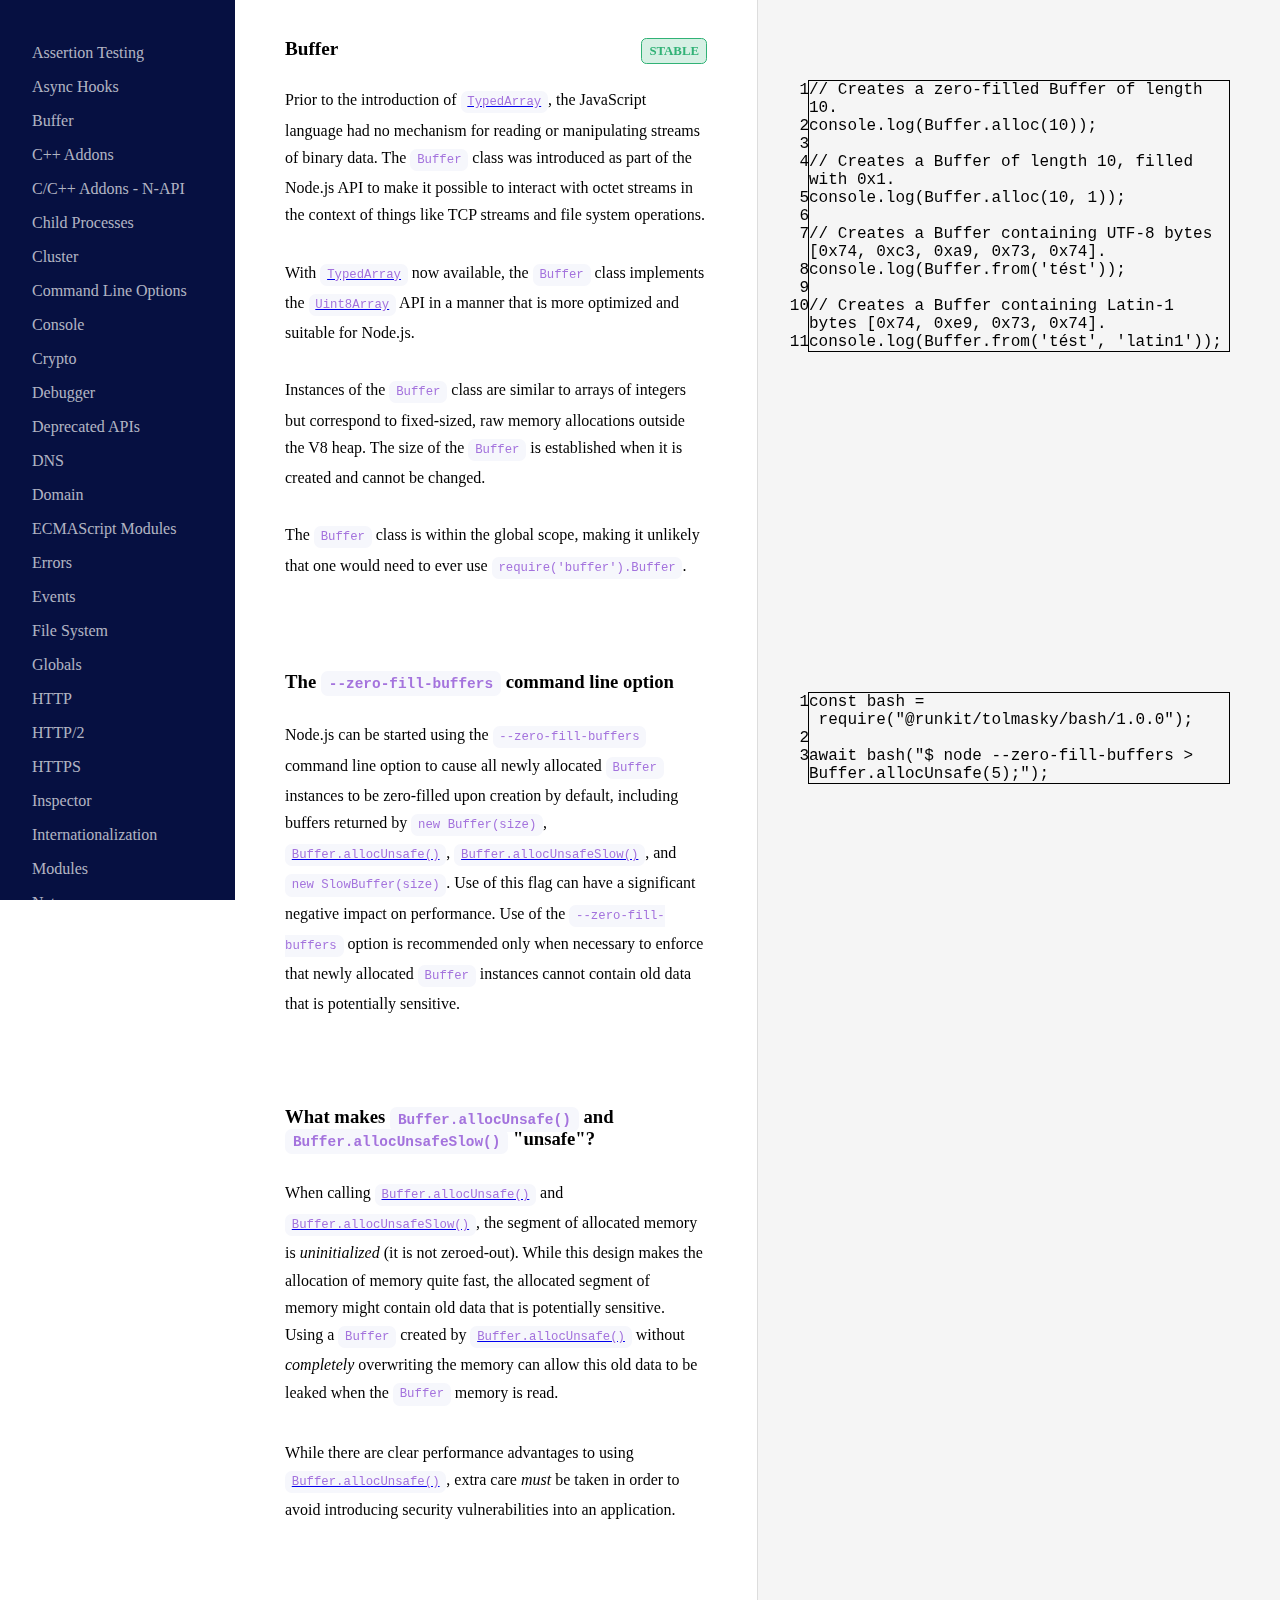
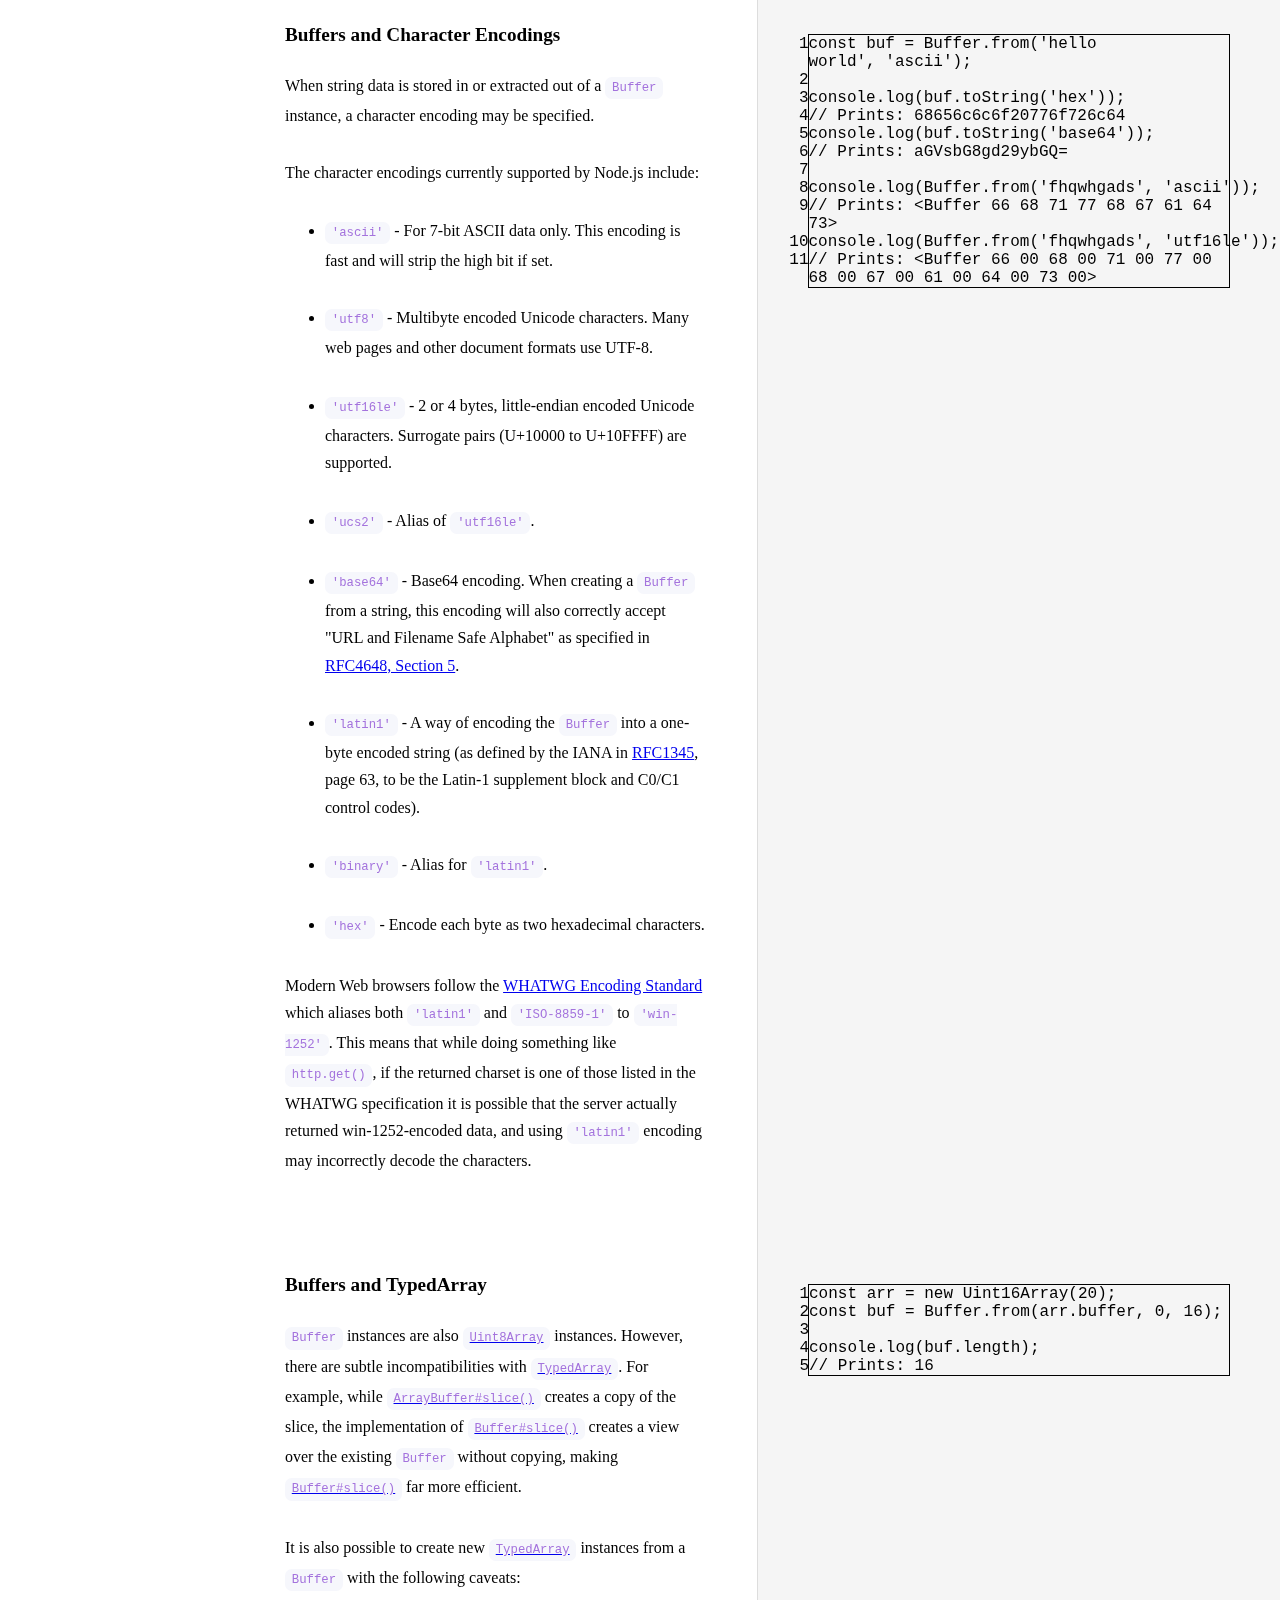
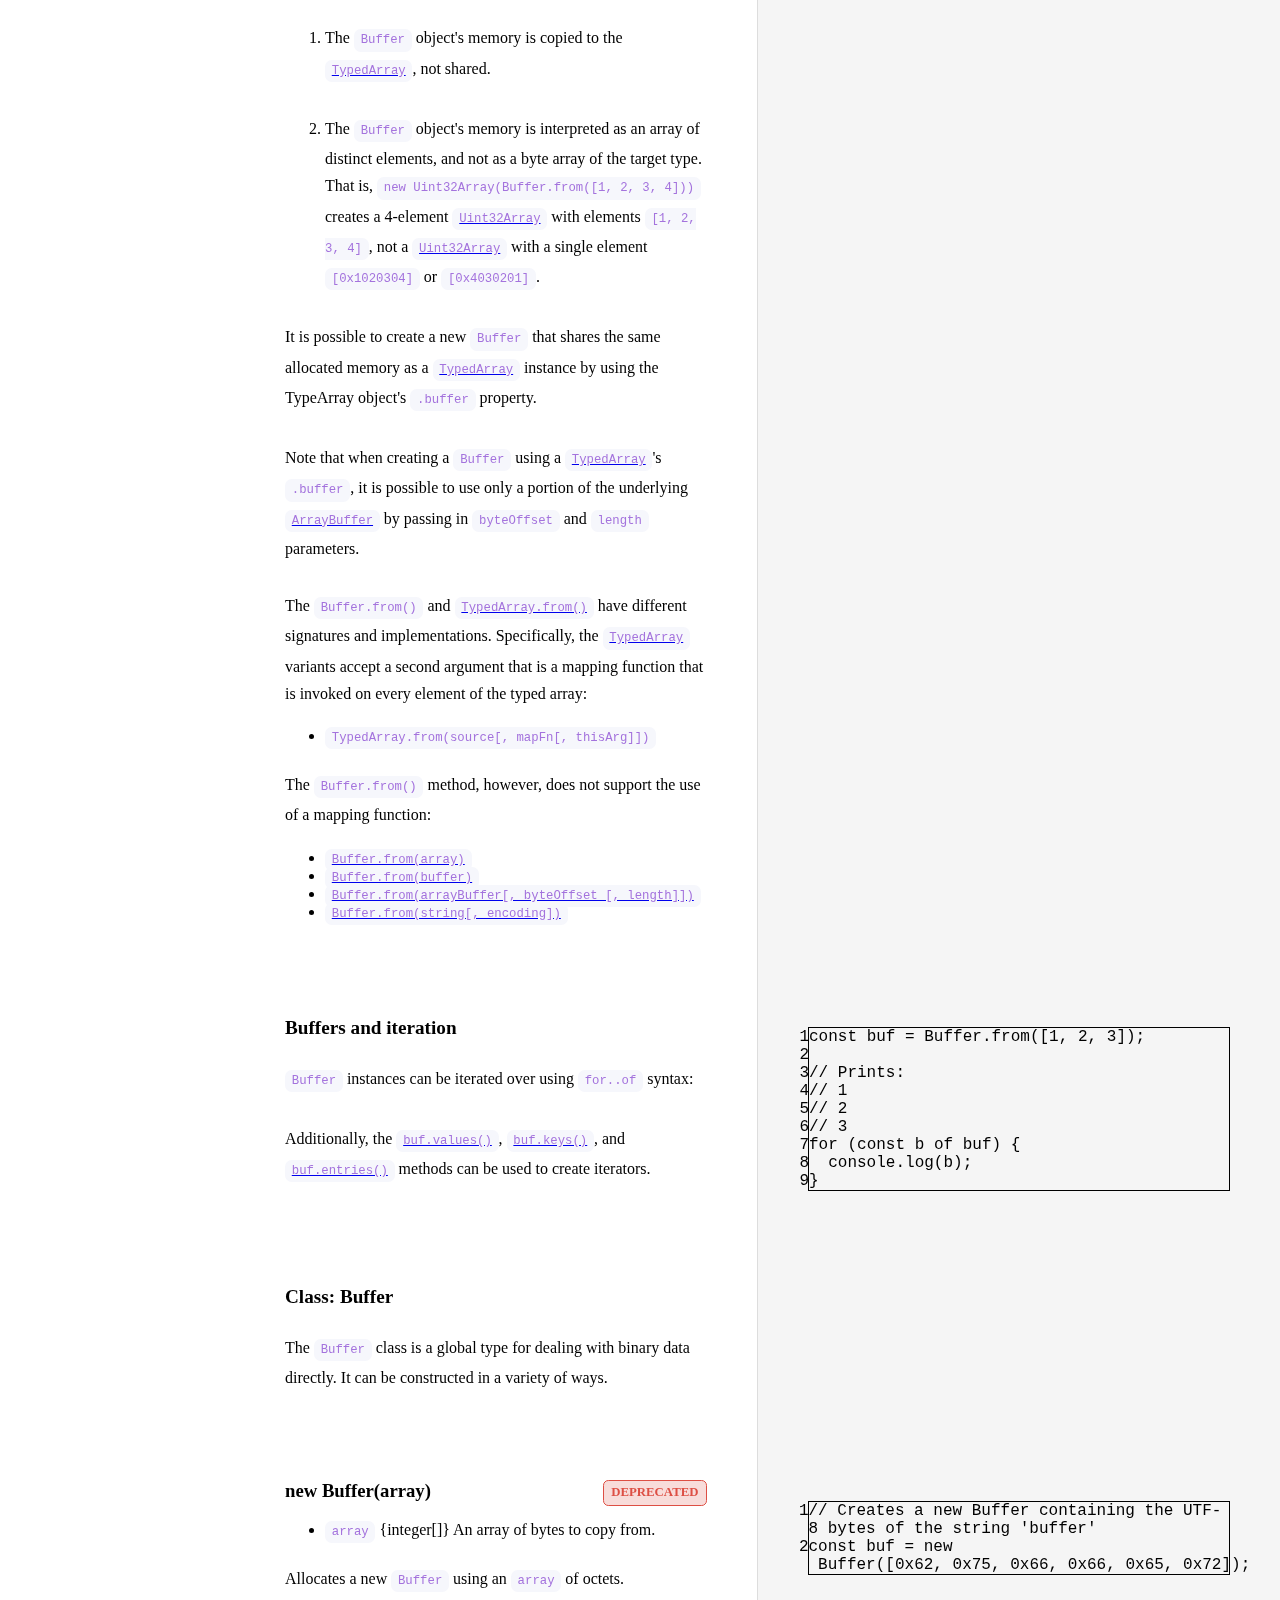
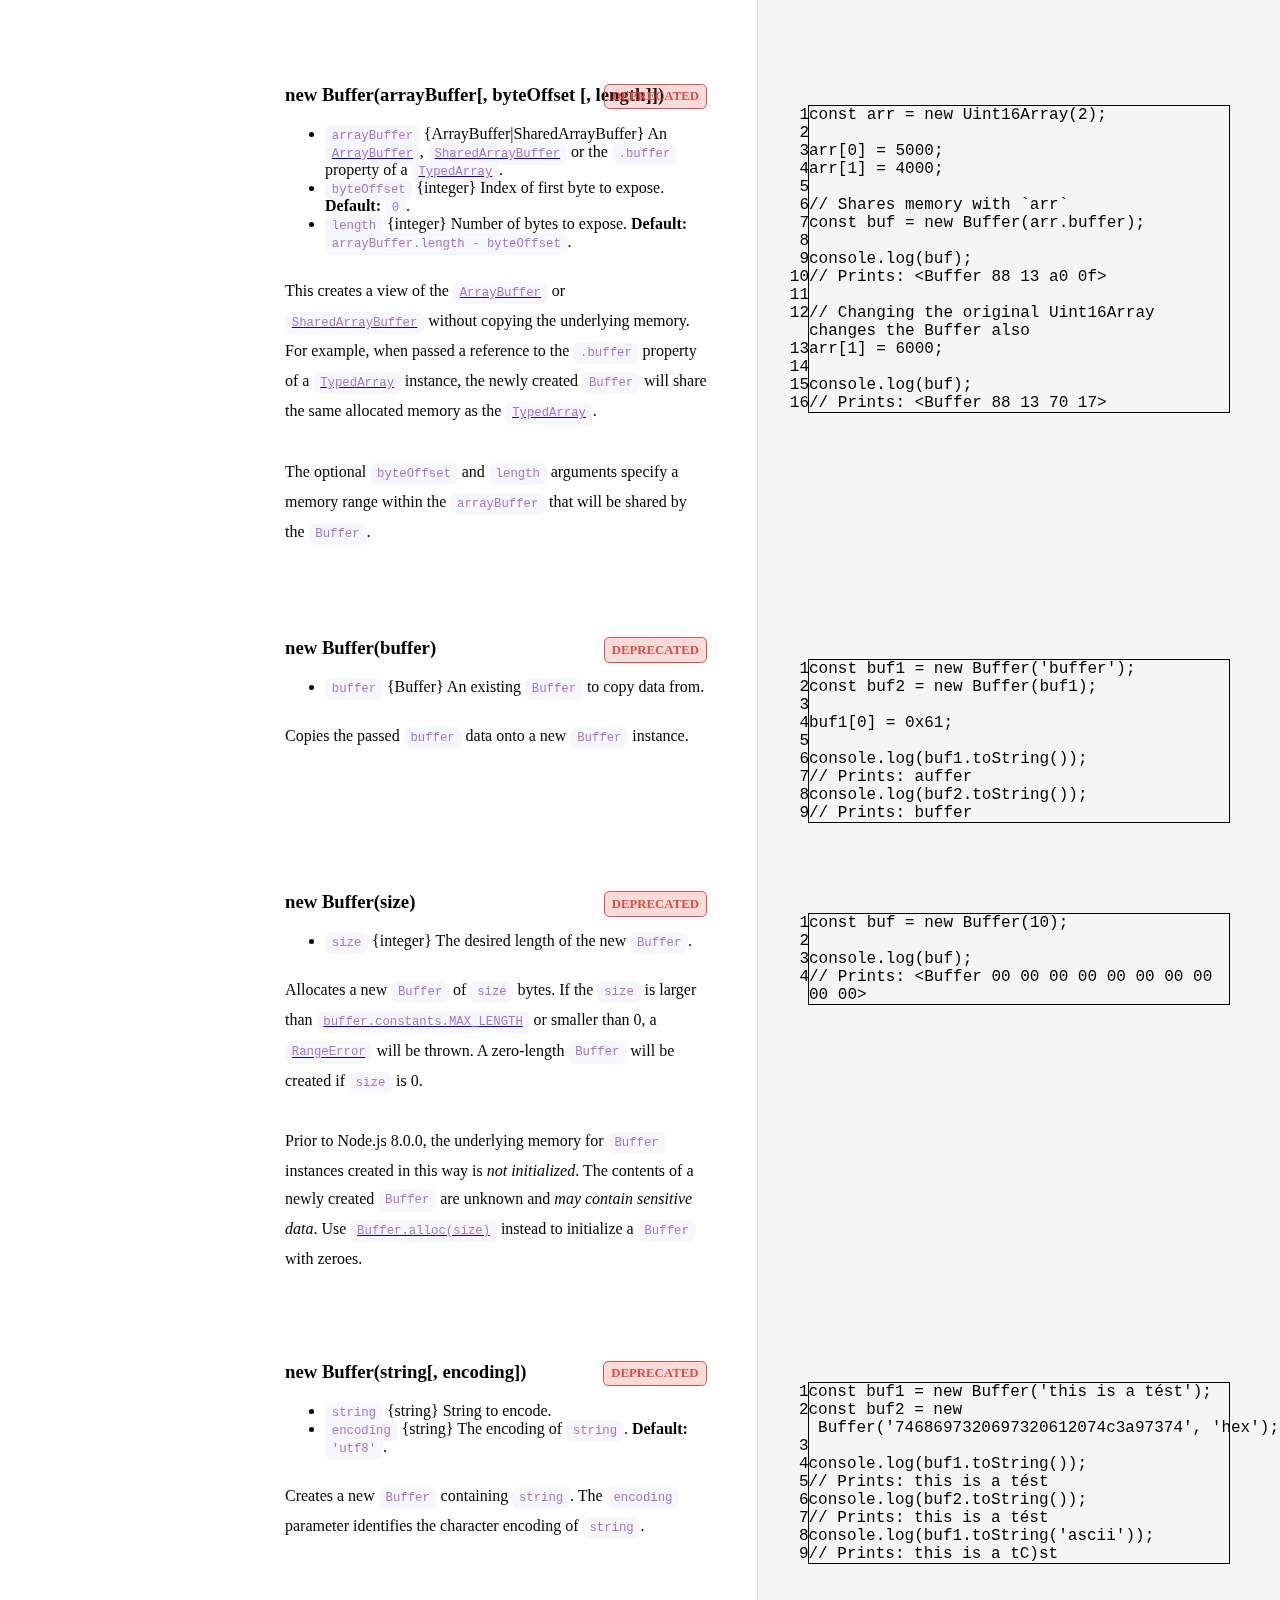
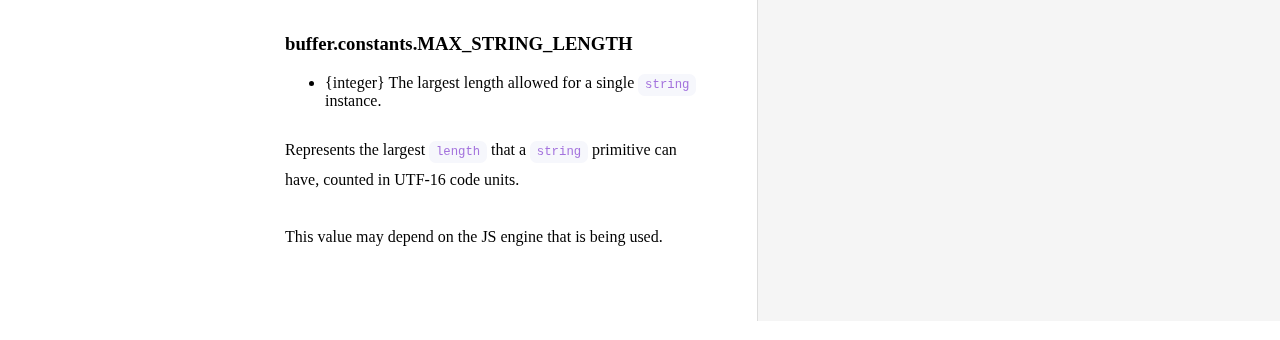
==== buffer/index.html @ 460f56f9 "Final site." ====
<html><head><meta charSet="utf-8"/><meta name="viewport" content="width=device-width, initial-scale=1, viewport-fit=cover"/><title>undefined | Node.js</title><link rel="stylesheet" href="https://themes.runkitcdn.com/runkit-light.css"/><link href="/assets/css/bootstrap-reboot.min.css" rel="stylesheet"/><link href="/assets/fontawesome/css/fontawesome-all.min.css" rel="stylesheet"/><link rel="canonical"/><style>.css-1j604c7 code.inline{color:rgba(164,115,221,1.0);background:rgba(246,247,252,1.0);font-family:Menlo,Monaco,Consolas,"Courier New",monospace;border-radius:5pt;font-size:0.77em;padding:0.33em .55em;}.css-1j604c7 h2 > code.inline{color:inherit;background:inherit;font-family:inherit;border-radius:0;font-size:inherit;padding:0;}.css-1j604c7 p{font-size:16px;line-height:27.2px;margin-bottom:1.2em;padding:10px 0px 1px 0px;}.css-1j604c7 h1{margin-top:2em;font-weight:bolder;font-size:1.2em;}.css-1j604c7 h2{margin-top:1em;font-size:1.2em;font-weight:bolder;margin:30px 0 15px 0;}.css-1uvztjx{font-size:16px;padding:0;margin:0;}.css-1upbv8z{width:235px;position:fixed;height:100vh;overflow:scroll;}.css-rglxlg{margin-left:235px;width:calc(100vw - 235px);}.css-k008qs{display:-webkit-box;display:-webkit-flex;display:-ms-flexbox;display:flex;}.css-17bai9i{-webkit-flex:1 0 0;-ms-flex:1 0 0;flex:1 0 0;max-width:50%;}.css-1deafrq{padding:0px 50px 50px 50px;display:block;position:-webkit-sticky;position:sticky;top:40px;}.css-lmvmh4{-webkit-flex:1 0 0;-ms-flex:1 0 0;flex:1 0 0;max-width:50%;border-left:1px solid rgb(221,221,221);background:#f5f5f5;}.css-rpwxhi{padding:40px 50px 50px 50px;display:block;position:-webkit-sticky;position:sticky;top:40px;}.css-16v83fq{background:rgba(6,16,65,1.0);min-height:100%;color:rgba(255,255,255,0.7);}.css-16v83fq ul{background:rgba(6,16,65,1.0);list-style-type:none;padding:0;margin:0;}.css-16v83fq li{margin:0;padding:.5em 0 .5em 2em;}.css-vttkis{position:absolute;top:0px;right:50px;border:1px solid rgba(49,178,118,1.0);background:rgba(49,178,118,0.2);color:rgba(49,178,118,1.0);border-radius:4pt;padding:0.33em .55em;text-transform:uppercase;font-size:80%;font-weight:bold;}.css-1jscp06{counter-reset:li;border-width:1px;border-style:solid;}.css-1jscp06 > div{position:relative;margin:0;}.css-1jscp06 > div > .CodeMirror-gutter-wrapper{position:absolute;left:-36px;}.css-1jscp06 > div.empty:after{content:"\00a0";}.css-1jscp06 span.CodeMirror-linenumber:before{content:counter(li) " ";counter-increment:li;position:absolute;top:0;box-sizing:border-box;width:36px;text-align:right;-webkit-user-select:none;-moz-user-select:none;-ms-user-select:none;user-select:none;}.css-1wd31y9{position:absolute;top:0px;right:50px;border:1px solid rgba(221,79,68,1.0);background:rgba(221,79,68,0.2);color:rgba(221,79,68,1.0);border-radius:4pt;padding:0.33em .55em;text-transform:uppercase;font-size:80%;font-weight:bold;}@-webkit-keyframes motion{from{-webkit-transform:rotate(0deg) translate(-7px) rotate(0deg);-ms-transform:rotate(0deg) translate(-7px) rotate(0deg);transform:rotate(0deg) translate(-7px) rotate(0deg);}to{-webkit-transform:rotate(360deg) translate(-7px) rotate(-360deg);-ms-transform:rotate(360deg) translate(-7px) rotate(-360deg);transform:rotate(360deg) translate(-7px) rotate(-360deg);}}@keyframes motion{from{-webkit-transform:rotate(0deg) translate(-7px) rotate(0deg);-ms-transform:rotate(0deg) translate(-7px) rotate(0deg);transform:rotate(0deg) translate(-7px) rotate(0deg);}to{-webkit-transform:rotate(360deg) translate(-7px) rotate(-360deg);-ms-transform:rotate(360deg) translate(-7px) rotate(-360deg);transform:rotate(360deg) translate(-7px) rotate(-360deg);}}</style></head><body><body class="css-1uvztjx"><script src="https://embed.runkit-demo.com"></script><div class="css-1upbv8z"><nav class="css-16v83fq"><ul><li><div style="width:1px;height:20px"></div></li><li>Assertion Testing</li><li>Async Hooks</li><li>Buffer</li><li>C++ Addons</li><li>C/C++ Addons - N-API</li><li>Child Processes</li><li>Cluster</li><li>Command Line Options</li><li>Console</li><li>Crypto</li><li>Debugger</li><li>Deprecated APIs</li><li>DNS</li><li>Domain</li><li>ECMAScript Modules</li><li>Errors</li><li>Events</li><li>File System</li><li>Globals</li><li>HTTP</li><li>HTTP/2</li><li>HTTPS</li><li>Inspector</li><li>Internationalization</li><li>Modules</li><li>Net</li><li>OS</li><li>Path</li><li>Performance Hooks</li><li>Process</li><li>Punycode</li><li>Query Strings</li><li>Readline</li><li>REPL</li><li>Stream</li><li>String Decoder</li><li>Timers</li><li>TLS/SSL</li><li>Tracing</li><li>TTY</li><li>UDP/Datagram</li><li>URL</li><li>Utilities</li><li>V8</li><li>VM</li><li>ZLIB</li></ul></nav></div><main class="css-rglxlg"><div class="css-1j604c7 margins fluid-content"><section class="css-k008qs"><div class="css-17bai9i"><div class="css-1deafrq"><h1>Buffer</h1><span class="css-vttkis">Stable</span><p>Prior to the introduction of <a href="https://developer.mozilla.org/en-US/docs/Web/JavaScript/Reference/Global_Objects/TypedArray"><code class="inline">TypedArray</code></a>, the JavaScript language had no
mechanism for reading or manipulating streams of binary data. The <code class="inline">Buffer</code> class
was introduced as part of the Node.js API to make it possible to interact with
octet streams in the context of things like TCP streams and file system
operations.</p><p>With <a href="https://developer.mozilla.org/en-US/docs/Web/JavaScript/Reference/Global_Objects/TypedArray"><code class="inline">TypedArray</code></a> now available, the <code class="inline">Buffer</code> class implements the
<a href="https://developer.mozilla.org/en-US/docs/Web/JavaScript/Reference/Global_Objects/Uint8Array"><code class="inline">Uint8Array</code></a> API in a manner that is more optimized and suitable for Node.js.</p><p>Instances of the <code class="inline">Buffer</code> class are similar to arrays of integers but
correspond to fixed-sized, raw memory allocations outside the V8 heap.
The size of the <code class="inline">Buffer</code> is established when it is created and cannot be
changed.</p><p>The <code class="inline">Buffer</code> class is within the global scope, making it unlikely that one
would need to ever use <code class="inline">require(&#x27;buffer&#x27;).Buffer</code>.</p></div></div><div class="css-lmvmh4"><div class="css-rpwxhi"><code><div><div class="cm-s-runkit-light"><div class="CodeMirror CodeMirror-lines theme-border-color theme-border-radius css-1jscp06"><div class="empty"><div class="CodeMirror-gutter-wrapper"><span class="CodeMirror-linenumber"></span></div><span class="cm-comment">// Creates a zero-filled Buffer of length 10.</span></div><div class=""><div class="CodeMirror-gutter-wrapper"><span class="CodeMirror-linenumber"></span></div>
<span class="cm-variable">console</span><span style="white-space:pre">.</span><span class="cm-property">log</span><span style="white-space:pre">(</span><span class="cm-variable">Buffer</span><span style="white-space:pre">.</span><span class="cm-property">alloc</span><span style="white-space:pre">(</span><span class="cm-number">10</span><span style="white-space:pre">)</span><span style="white-space:pre">)</span><span style="white-space:pre">;</span></div><div class="empty"><div class="CodeMirror-gutter-wrapper"><span class="CodeMirror-linenumber"></span></div>
</div><div class=""><div class="CodeMirror-gutter-wrapper"><span class="CodeMirror-linenumber"></span></div>
<span class="cm-comment">// Creates a Buffer of length 10, filled with 0x1.</span></div><div class=""><div class="CodeMirror-gutter-wrapper"><span class="CodeMirror-linenumber"></span></div>
<span class="cm-variable">console</span><span style="white-space:pre">.</span><span class="cm-property">log</span><span style="white-space:pre">(</span><span class="cm-variable">Buffer</span><span style="white-space:pre">.</span><span class="cm-property">alloc</span><span style="white-space:pre">(</span><span class="cm-number">10</span><span style="white-space:pre">,</span><span style="white-space:pre"> </span><span class="cm-number">1</span><span style="white-space:pre">)</span><span style="white-space:pre">)</span><span style="white-space:pre">;</span></div><div class="empty"><div class="CodeMirror-gutter-wrapper"><span class="CodeMirror-linenumber"></span></div>
</div><div class=""><div class="CodeMirror-gutter-wrapper"><span class="CodeMirror-linenumber"></span></div>
<span class="cm-comment">// Creates a Buffer containing UTF-8 bytes [0x74, 0xc3, 0xa9, 0x73, 0x74].</span></div><div class=""><div class="CodeMirror-gutter-wrapper"><span class="CodeMirror-linenumber"></span></div>
<span class="cm-variable">console</span><span style="white-space:pre">.</span><span class="cm-property">log</span><span style="white-space:pre">(</span><span class="cm-variable">Buffer</span><span style="white-space:pre">.</span><span class="cm-property">from</span><span style="white-space:pre">(</span><span class="cm-string">&#x27;tést&#x27;</span><span style="white-space:pre">)</span><span style="white-space:pre">)</span><span style="white-space:pre">;</span></div><div class="empty"><div class="CodeMirror-gutter-wrapper"><span class="CodeMirror-linenumber"></span></div>
</div><div class=""><div class="CodeMirror-gutter-wrapper"><span class="CodeMirror-linenumber"></span></div>
<span class="cm-comment">// Creates a Buffer containing Latin-1 bytes [0x74, 0xe9, 0x73, 0x74].</span></div><div class=""><div class="CodeMirror-gutter-wrapper"><span class="CodeMirror-linenumber"></span></div>
<span class="cm-variable">console</span><span style="white-space:pre">.</span><span class="cm-property">log</span><span style="white-space:pre">(</span><span class="cm-variable">Buffer</span><span style="white-space:pre">.</span><span class="cm-property">from</span><span style="white-space:pre">(</span><span class="cm-string">&#x27;tést&#x27;</span><span style="white-space:pre">,</span><span style="white-space:pre"> </span><span class="cm-string">&#x27;latin1&#x27;</span><span style="white-space:pre">)</span><span style="white-space:pre">)</span><span style="white-space:pre">;</span></div></div></div><script>
        var tag = document.currentScript || (function (scripts)
        {
            return scripts[scripts.length - 1];
        })(document.getElementsByTagName("script"));
        var target = tag.previousSibling;
        var configuration = {"getShareableURL":false,"evaluateOnLoad":false};

        ["getShareableURL", "onLoad", "evaluateOnLoad"].map(function (method)
        {
            if (configuration[method])
                configuration[method] = function ()
                {
                    window[method].apply(null, arguments);
                }
        });

        configuration.element = target;
        configuration.source = RunKit.sourceFromElement(target);
        configuration.clearParentContents = true;
        var notebook = RunKit.createNotebook(configuration);
        </script></div></code></div></div></section><section class="css-k008qs"><div class="css-17bai9i"><div class="css-1deafrq"><h3>The <code class="inline">--zero-fill-buffers</code> command line option</h3><span></span><p>Node.js can be started using the <code class="inline">--zero-fill-buffers</code> command line option to
cause all newly allocated <code class="inline">Buffer</code> instances to be zero-filled upon creation by
default, including buffers returned by <code class="inline">new Buffer(size)</code>,
<a href="#buffer_class_method_buffer_allocunsafe_size"><code class="inline">Buffer.allocUnsafe()</code></a>, <a href="#buffer_class_method_buffer_allocunsafeslow_size"><code class="inline">Buffer.allocUnsafeSlow()</code></a>, and <code class="inline">new SlowBuffer(size)</code>. Use of this flag can have a significant negative impact on
performance. Use of the <code class="inline">--zero-fill-buffers</code> option is recommended only when
necessary to enforce that newly allocated <code class="inline">Buffer</code> instances cannot contain old
data that is potentially sensitive.</p></div></div><div class="css-lmvmh4"><div class="css-rpwxhi"><code><div><div class="cm-s-runkit-light"><div class="CodeMirror CodeMirror-lines theme-border-color theme-border-radius css-1jscp06"><div class=""><div class="CodeMirror-gutter-wrapper"><span class="CodeMirror-linenumber"></span></div><span class="cm-keyword">const</span><span style="white-space:pre"> </span><span class="cm-def">bash</span><span style="white-space:pre"> </span><span class="cm-operator">=</span><span style="white-space:pre"> </span><span class="cm-variable">require</span><span style="white-space:pre">(</span><span class="cm-string">&quot;@runkit/tolmasky/bash/1.0.0&quot;</span><span style="white-space:pre">)</span><span style="white-space:pre">;</span></div><div class="empty"><div class="CodeMirror-gutter-wrapper"><span class="CodeMirror-linenumber"></span></div>
</div><div class=""><div class="CodeMirror-gutter-wrapper"><span class="CodeMirror-linenumber"></span></div>
<span class="cm-keyword">await</span><span style="white-space:pre"> </span><span class="cm-variable">bash</span><span style="white-space:pre">(</span><span class="cm-string">&quot;$ node --zero-fill-buffers &gt; Buffer.allocUnsafe(5);&quot;</span><span style="white-space:pre">)</span><span style="white-space:pre">;</span></div></div></div><script>
        var tag = document.currentScript || (function (scripts)
        {
            return scripts[scripts.length - 1];
        })(document.getElementsByTagName("script"));
        var target = tag.previousSibling;
        var configuration = {"getShareableURL":false,"evaluateOnLoad":false};

        ["getShareableURL", "onLoad", "evaluateOnLoad"].map(function (method)
        {
            if (configuration[method])
                configuration[method] = function ()
                {
                    window[method].apply(null, arguments);
                }
        });

        configuration.element = target;
        configuration.source = RunKit.sourceFromElement(target);
        configuration.clearParentContents = true;
        var notebook = RunKit.createNotebook(configuration);
        </script></div></code></div></div></section><section class="css-k008qs"><div class="css-17bai9i"><div class="css-1deafrq"><h3>What makes <code class="inline">Buffer.allocUnsafe()</code> and <code class="inline">Buffer.allocUnsafeSlow()</code> &quot;unsafe&quot;?</h3><span></span><p>When calling <a href="#buffer_class_method_buffer_allocunsafe_size"><code class="inline">Buffer.allocUnsafe()</code></a> and <a href="#buffer_class_method_buffer_allocunsafeslow_size"><code class="inline">Buffer.allocUnsafeSlow()</code></a>, the
segment of allocated memory is <em>uninitialized</em> (it is not zeroed-out). While
this design makes the allocation of memory quite fast, the allocated segment of
memory might contain old data that is potentially sensitive. Using a <code class="inline">Buffer</code>
created by <a href="#buffer_class_method_buffer_allocunsafe_size"><code class="inline">Buffer.allocUnsafe()</code></a> without <em>completely</em> overwriting the memory
can allow this old data to be leaked when the <code class="inline">Buffer</code> memory is read.</p><p>While there are clear performance advantages to using <a href="#buffer_class_method_buffer_allocunsafe_size"><code class="inline">Buffer.allocUnsafe()</code></a>,
extra care <em>must</em> be taken in order to avoid introducing security
vulnerabilities into an application.</p></div></div><div class="css-lmvmh4"><div class="css-rpwxhi"></div></div></section><section class="css-k008qs"><div class="css-17bai9i"><div class="css-1deafrq"><h2>Buffers and Character Encodings</h2><span></span><p>When string data is stored in or extracted out of a <code class="inline">Buffer</code> instance, a
character encoding may be specified.</p><p>The character encodings currently supported by Node.js include:</p><ul><li><p><code class="inline">&#x27;ascii&#x27;</code> - For 7-bit ASCII data only. This encoding is fast and will strip
the high bit if set.</p></li><li><p><code class="inline">&#x27;utf8&#x27;</code> - Multibyte encoded Unicode characters. Many web pages and other
document formats use UTF-8.</p></li><li><p><code class="inline">&#x27;utf16le&#x27;</code> - 2 or 4 bytes, little-endian encoded Unicode characters.
Surrogate pairs (U+10000 to U+10FFFF) are supported.</p></li><li><p><code class="inline">&#x27;ucs2&#x27;</code> - Alias of <code class="inline">&#x27;utf16le&#x27;</code>.</p></li><li><p><code class="inline">&#x27;base64&#x27;</code> - Base64 encoding. When creating a <code class="inline">Buffer</code> from a string,
this encoding will also correctly accept &quot;URL and Filename Safe Alphabet&quot; as
specified in <a href="https://tools.ietf.org/html/rfc4648#section-5">RFC4648, Section 5</a>.</p></li><li><p><code class="inline">&#x27;latin1&#x27;</code> - A way of encoding the <code class="inline">Buffer</code> into a one-byte encoded string
(as defined by the IANA in <a href="https://tools.ietf.org/html/rfc1345">RFC1345</a>,
page 63, to be the Latin-1 supplement block and C0/C1 control codes).</p></li><li><p><code class="inline">&#x27;binary&#x27;</code> - Alias for <code class="inline">&#x27;latin1&#x27;</code>.</p></li><li><p><code class="inline">&#x27;hex&#x27;</code> - Encode each byte as two hexadecimal characters.</p></li></ul><p>Modern Web browsers follow the <a href="https://encoding.spec.whatwg.org/">WHATWG Encoding Standard</a> which aliases
both <code class="inline">&#x27;latin1&#x27;</code> and <code class="inline">&#x27;ISO-8859-1&#x27;</code> to <code class="inline">&#x27;win-1252&#x27;</code>. This means that while doing
something like <code class="inline">http.get()</code>, if the returned charset is one of those listed in
the WHATWG specification it is possible that the server actually returned
win-1252-encoded data, and using <code class="inline">&#x27;latin1&#x27;</code> encoding may incorrectly decode the
characters.</p></div></div><div class="css-lmvmh4"><div class="css-rpwxhi"><code><div><div class="cm-s-runkit-light"><div class="CodeMirror CodeMirror-lines theme-border-color theme-border-radius css-1jscp06"><div class=""><div class="CodeMirror-gutter-wrapper"><span class="CodeMirror-linenumber"></span></div><span class="cm-keyword">const</span><span style="white-space:pre"> </span><span class="cm-def">buf</span><span style="white-space:pre"> </span><span class="cm-operator">=</span><span style="white-space:pre"> </span><span class="cm-variable">Buffer</span><span style="white-space:pre">.</span><span class="cm-property">from</span><span style="white-space:pre">(</span><span class="cm-string">&#x27;hello world&#x27;</span><span style="white-space:pre">,</span><span style="white-space:pre"> </span><span class="cm-string">&#x27;ascii&#x27;</span><span style="white-space:pre">)</span><span style="white-space:pre">;</span></div><div class="empty"><div class="CodeMirror-gutter-wrapper"><span class="CodeMirror-linenumber"></span></div>
</div><div class=""><div class="CodeMirror-gutter-wrapper"><span class="CodeMirror-linenumber"></span></div>
<span class="cm-variable">console</span><span style="white-space:pre">.</span><span class="cm-property">log</span><span style="white-space:pre">(</span><span class="cm-variable">buf</span><span style="white-space:pre">.</span><span class="cm-property">toString</span><span style="white-space:pre">(</span><span class="cm-string">&#x27;hex&#x27;</span><span style="white-space:pre">)</span><span style="white-space:pre">)</span><span style="white-space:pre">;</span></div><div class=""><div class="CodeMirror-gutter-wrapper"><span class="CodeMirror-linenumber"></span></div>
<span class="cm-comment">// Prints: 68656c6c6f20776f726c64</span></div><div class=""><div class="CodeMirror-gutter-wrapper"><span class="CodeMirror-linenumber"></span></div>
<span class="cm-variable">console</span><span style="white-space:pre">.</span><span class="cm-property">log</span><span style="white-space:pre">(</span><span class="cm-variable">buf</span><span style="white-space:pre">.</span><span class="cm-property">toString</span><span style="white-space:pre">(</span><span class="cm-string">&#x27;base64&#x27;</span><span style="white-space:pre">)</span><span style="white-space:pre">)</span><span style="white-space:pre">;</span></div><div class=""><div class="CodeMirror-gutter-wrapper"><span class="CodeMirror-linenumber"></span></div>
<span class="cm-comment">// Prints: aGVsbG8gd29ybGQ=</span></div><div class="empty"><div class="CodeMirror-gutter-wrapper"><span class="CodeMirror-linenumber"></span></div>
</div><div class=""><div class="CodeMirror-gutter-wrapper"><span class="CodeMirror-linenumber"></span></div>
<span class="cm-variable">console</span><span style="white-space:pre">.</span><span class="cm-property">log</span><span style="white-space:pre">(</span><span class="cm-variable">Buffer</span><span style="white-space:pre">.</span><span class="cm-property">from</span><span style="white-space:pre">(</span><span class="cm-string">&#x27;fhqwhgads&#x27;</span><span style="white-space:pre">,</span><span style="white-space:pre"> </span><span class="cm-string">&#x27;ascii&#x27;</span><span style="white-space:pre">)</span><span style="white-space:pre">)</span><span style="white-space:pre">;</span></div><div class=""><div class="CodeMirror-gutter-wrapper"><span class="CodeMirror-linenumber"></span></div>
<span class="cm-comment">// Prints: &lt;Buffer 66 68 71 77 68 67 61 64 73&gt;</span></div><div class=""><div class="CodeMirror-gutter-wrapper"><span class="CodeMirror-linenumber"></span></div>
<span class="cm-variable">console</span><span style="white-space:pre">.</span><span class="cm-property">log</span><span style="white-space:pre">(</span><span class="cm-variable">Buffer</span><span style="white-space:pre">.</span><span class="cm-property">from</span><span style="white-space:pre">(</span><span class="cm-string">&#x27;fhqwhgads&#x27;</span><span style="white-space:pre">,</span><span style="white-space:pre"> </span><span class="cm-string">&#x27;utf16le&#x27;</span><span style="white-space:pre">)</span><span style="white-space:pre">)</span><span style="white-space:pre">;</span></div><div class=""><div class="CodeMirror-gutter-wrapper"><span class="CodeMirror-linenumber"></span></div>
<span class="cm-comment">// Prints: &lt;Buffer 66 00 68 00 71 00 77 00 68 00 67 00 61 00 64 00 73 00&gt;</span></div></div></div><script>
        var tag = document.currentScript || (function (scripts)
        {
            return scripts[scripts.length - 1];
        })(document.getElementsByTagName("script"));
        var target = tag.previousSibling;
        var configuration = {"getShareableURL":false,"evaluateOnLoad":false};

        ["getShareableURL", "onLoad", "evaluateOnLoad"].map(function (method)
        {
            if (configuration[method])
                configuration[method] = function ()
                {
                    window[method].apply(null, arguments);
                }
        });

        configuration.element = target;
        configuration.source = RunKit.sourceFromElement(target);
        configuration.clearParentContents = true;
        var notebook = RunKit.createNotebook(configuration);
        </script></div></code></div></div></section><section class="css-k008qs"><div class="css-17bai9i"><div class="css-1deafrq"><h2>Buffers and TypedArray</h2><span></span><p><code class="inline">Buffer</code> instances are also <a href="https://developer.mozilla.org/en-US/docs/Web/JavaScript/Reference/Global_Objects/Uint8Array"><code class="inline">Uint8Array</code></a> instances. However, there are subtle
incompatibilities with <a href="https://developer.mozilla.org/en-US/docs/Web/JavaScript/Reference/Global_Objects/TypedArray"><code class="inline">TypedArray</code></a>. For example, while
<a href="https://developer.mozilla.org/en-US/docs/Web/JavaScript/Reference/Global_Objects/ArrayBuffer/slice"><code class="inline">ArrayBuffer#slice()</code></a> creates a copy of the slice, the implementation of
<a href="#buffer_buf_slice_start_end"><code class="inline">Buffer#slice()</code></a> creates a view over the existing <code class="inline">Buffer</code>
without copying, making <a href="#buffer_buf_slice_start_end"><code class="inline">Buffer#slice()</code></a> far more efficient.</p><p>It is also possible to create new <a href="https://developer.mozilla.org/en-US/docs/Web/JavaScript/Reference/Global_Objects/TypedArray"><code class="inline">TypedArray</code></a> instances from a <code class="inline">Buffer</code> with
the following caveats:</p><ol><li><p>The <code class="inline">Buffer</code> object&#x27;s memory is copied to the <a href="https://developer.mozilla.org/en-US/docs/Web/JavaScript/Reference/Global_Objects/TypedArray"><code class="inline">TypedArray</code></a>, not shared.</p></li><li><p>The <code class="inline">Buffer</code> object&#x27;s memory is interpreted as an array of distinct
elements, and not as a byte array of the target type. That is,
<code class="inline">new Uint32Array(Buffer.from([1, 2, 3, 4]))</code> creates a 4-element <a href="https://developer.mozilla.org/en-US/docs/Web/JavaScript/Reference/Global_Objects/Uint32Array"><code class="inline">Uint32Array</code></a>
with elements <code class="inline">[1, 2, 3, 4]</code>, not a <a href="https://developer.mozilla.org/en-US/docs/Web/JavaScript/Reference/Global_Objects/Uint32Array"><code class="inline">Uint32Array</code></a> with a single element
<code class="inline">[0x1020304]</code> or <code class="inline">[0x4030201]</code>.</p></li></ol><p>It is possible to create a new <code class="inline">Buffer</code> that shares the same allocated memory as
a <a href="https://developer.mozilla.org/en-US/docs/Web/JavaScript/Reference/Global_Objects/TypedArray"><code class="inline">TypedArray</code></a> instance by using the TypeArray object&#x27;s <code class="inline">.buffer</code> property.</p><p>Note that when creating a <code class="inline">Buffer</code> using a <a href="https://developer.mozilla.org/en-US/docs/Web/JavaScript/Reference/Global_Objects/TypedArray"><code class="inline">TypedArray</code></a>&#x27;s <code class="inline">.buffer</code>, it is
possible to use only a portion of the underlying <a href="https://developer.mozilla.org/en-US/docs/Web/JavaScript/Reference/Global_Objects/ArrayBuffer"><code class="inline">ArrayBuffer</code></a> by passing in
<code class="inline">byteOffset</code> and <code class="inline">length</code> parameters.</p><p>The <code class="inline">Buffer.from()</code> and <a href="https://developer.mozilla.org/en-US/docs/Web/JavaScript/Reference/Global_Objects/TypedArray/from"><code class="inline">TypedArray.from()</code></a> have different signatures and
implementations. Specifically, the <a href="https://developer.mozilla.org/en-US/docs/Web/JavaScript/Reference/Global_Objects/TypedArray"><code class="inline">TypedArray</code></a> variants accept a second
argument that is a mapping function that is invoked on every element of the
typed array:</p><ul><li><code class="inline">TypedArray.from(source[, mapFn[, thisArg]])</code></li></ul><p>The <code class="inline">Buffer.from()</code> method, however, does not support the use of a mapping
function:</p><ul><li><a href="#buffer_class_method_buffer_from_array"><code class="inline">Buffer.from(array)</code></a></li><li><a href="#buffer_class_method_buffer_from_buffer"><code class="inline">Buffer.from(buffer)</code></a></li><li><a href="#buffer_class_method_buffer_from_arraybuffer_byteoffset_length"><code class="inline">Buffer.from(arrayBuffer[, byteOffset [, length]])</code></a></li><li><a href="#buffer_class_method_buffer_from_string_encoding"><code class="inline">Buffer.from(string[, encoding])</code></a></li></ul></div></div><div class="css-lmvmh4"><div class="css-rpwxhi"><code><div><div class="cm-s-runkit-light"><div class="CodeMirror CodeMirror-lines theme-border-color theme-border-radius css-1jscp06"><div class=""><div class="CodeMirror-gutter-wrapper"><span class="CodeMirror-linenumber"></span></div><span class="cm-keyword">const</span><span style="white-space:pre"> </span><span class="cm-def">arr</span><span style="white-space:pre"> </span><span class="cm-operator">=</span><span style="white-space:pre"> </span><span class="cm-keyword">new</span><span style="white-space:pre"> </span><span class="cm-variable">Uint16Array</span><span style="white-space:pre">(</span><span class="cm-number">20</span><span style="white-space:pre">)</span><span style="white-space:pre">;</span></div><div class=""><div class="CodeMirror-gutter-wrapper"><span class="CodeMirror-linenumber"></span></div>
<span class="cm-keyword">const</span><span style="white-space:pre"> </span><span class="cm-def">buf</span><span style="white-space:pre"> </span><span class="cm-operator">=</span><span style="white-space:pre"> </span><span class="cm-variable">Buffer</span><span style="white-space:pre">.</span><span class="cm-property">from</span><span style="white-space:pre">(</span><span class="cm-variable">arr</span><span style="white-space:pre">.</span><span class="cm-property">buffer</span><span style="white-space:pre">,</span><span style="white-space:pre"> </span><span class="cm-number">0</span><span style="white-space:pre">,</span><span style="white-space:pre"> </span><span class="cm-number">16</span><span style="white-space:pre">)</span><span style="white-space:pre">;</span></div><div class="empty"><div class="CodeMirror-gutter-wrapper"><span class="CodeMirror-linenumber"></span></div>
</div><div class=""><div class="CodeMirror-gutter-wrapper"><span class="CodeMirror-linenumber"></span></div>
<span class="cm-variable">console</span><span style="white-space:pre">.</span><span class="cm-property">log</span><span style="white-space:pre">(</span><span class="cm-variable">buf</span><span style="white-space:pre">.</span><span class="cm-property">length</span><span style="white-space:pre">)</span><span style="white-space:pre">;</span></div><div class=""><div class="CodeMirror-gutter-wrapper"><span class="CodeMirror-linenumber"></span></div>
<span class="cm-comment">// Prints: 16</span></div></div></div><script>
        var tag = document.currentScript || (function (scripts)
        {
            return scripts[scripts.length - 1];
        })(document.getElementsByTagName("script"));
        var target = tag.previousSibling;
        var configuration = {"getShareableURL":false,"evaluateOnLoad":false};

        ["getShareableURL", "onLoad", "evaluateOnLoad"].map(function (method)
        {
            if (configuration[method])
                configuration[method] = function ()
                {
                    window[method].apply(null, arguments);
                }
        });

        configuration.element = target;
        configuration.source = RunKit.sourceFromElement(target);
        configuration.clearParentContents = true;
        var notebook = RunKit.createNotebook(configuration);
        </script></div></code></div></div></section><section class="css-k008qs"><div class="css-17bai9i"><div class="css-1deafrq"><h2>Buffers and iteration</h2><span></span><p><code class="inline">Buffer</code> instances can be iterated over using <code class="inline">for..of</code> syntax:</p><p>Additionally, the <a href="#buffer_buf_values"><code class="inline">buf.values()</code></a>, <a href="#buffer_buf_keys"><code class="inline">buf.keys()</code></a>, and
<a href="#buffer_buf_entries"><code class="inline">buf.entries()</code></a> methods can be used to create iterators.</p></div></div><div class="css-lmvmh4"><div class="css-rpwxhi"><code><div><div class="cm-s-runkit-light"><div class="CodeMirror CodeMirror-lines theme-border-color theme-border-radius css-1jscp06"><div class=""><div class="CodeMirror-gutter-wrapper"><span class="CodeMirror-linenumber"></span></div><span class="cm-keyword">const</span><span style="white-space:pre"> </span><span class="cm-def">buf</span><span style="white-space:pre"> </span><span class="cm-operator">=</span><span style="white-space:pre"> </span><span class="cm-variable">Buffer</span><span style="white-space:pre">.</span><span class="cm-property">from</span><span style="white-space:pre">(</span><span style="white-space:pre">[</span><span class="cm-number">1</span><span style="white-space:pre">,</span><span style="white-space:pre"> </span><span class="cm-number">2</span><span style="white-space:pre">,</span><span style="white-space:pre"> </span><span class="cm-number">3</span><span style="white-space:pre">]</span><span style="white-space:pre">)</span><span style="white-space:pre">;</span></div><div class="empty"><div class="CodeMirror-gutter-wrapper"><span class="CodeMirror-linenumber"></span></div>
</div><div class=""><div class="CodeMirror-gutter-wrapper"><span class="CodeMirror-linenumber"></span></div>
<span class="cm-comment">// Prints:</span></div><div class=""><div class="CodeMirror-gutter-wrapper"><span class="CodeMirror-linenumber"></span></div>
<span class="cm-comment">//   1</span></div><div class=""><div class="CodeMirror-gutter-wrapper"><span class="CodeMirror-linenumber"></span></div>
<span class="cm-comment">//   2</span></div><div class=""><div class="CodeMirror-gutter-wrapper"><span class="CodeMirror-linenumber"></span></div>
<span class="cm-comment">//   3</span></div><div class=""><div class="CodeMirror-gutter-wrapper"><span class="CodeMirror-linenumber"></span></div>
<span class="cm-keyword">for</span><span style="white-space:pre"> </span><span style="white-space:pre">(</span><span class="cm-keyword">const</span><span style="white-space:pre"> </span><span class="cm-def">b</span><span style="white-space:pre"> </span><span class="cm-keyword">of</span><span style="white-space:pre"> </span><span class="cm-variable">buf</span><span style="white-space:pre">)</span><span style="white-space:pre"> </span><span style="white-space:pre">{</span></div><div class=""><div class="CodeMirror-gutter-wrapper"><span class="CodeMirror-linenumber"></span></div>
<span style="white-space:pre">  </span><span class="cm-variable">console</span><span style="white-space:pre">.</span><span class="cm-property">log</span><span style="white-space:pre">(</span><span class="cm-variable">b</span><span style="white-space:pre">)</span><span style="white-space:pre">;</span></div><div class=""><div class="CodeMirror-gutter-wrapper"><span class="CodeMirror-linenumber"></span></div>
<span style="white-space:pre">}</span></div></div></div><script>
        var tag = document.currentScript || (function (scripts)
        {
            return scripts[scripts.length - 1];
        })(document.getElementsByTagName("script"));
        var target = tag.previousSibling;
        var configuration = {"getShareableURL":false,"evaluateOnLoad":false};

        ["getShareableURL", "onLoad", "evaluateOnLoad"].map(function (method)
        {
            if (configuration[method])
                configuration[method] = function ()
                {
                    window[method].apply(null, arguments);
                }
        });

        configuration.element = target;
        configuration.source = RunKit.sourceFromElement(target);
        configuration.clearParentContents = true;
        var notebook = RunKit.createNotebook(configuration);
        </script></div></code></div></div></section><section class="css-k008qs"><div class="css-17bai9i"><div class="css-1deafrq"><h2>Class: Buffer</h2><span></span><p>The <code class="inline">Buffer</code> class is a global type for dealing with binary data directly.
It can be constructed in a variety of ways.</p></div></div><div class="css-lmvmh4"><div class="css-rpwxhi"></div></div></section><section class="css-k008qs"><div class="css-17bai9i"><div class="css-1deafrq"><h3>new Buffer(array)</h3><span class="css-1wd31y9">Deprecated</span><ul><li><code class="inline">array</code> {integer[]} An array of bytes to copy from.</li></ul><p>Allocates a new <code class="inline">Buffer</code> using an <code class="inline">array</code> of octets.</p></div></div><div class="css-lmvmh4"><div class="css-rpwxhi"><code><div><div class="cm-s-runkit-light"><div class="CodeMirror CodeMirror-lines theme-border-color theme-border-radius css-1jscp06"><div class="empty"><div class="CodeMirror-gutter-wrapper"><span class="CodeMirror-linenumber"></span></div><span class="cm-comment">// Creates a new Buffer containing the UTF-8 bytes of the string &#x27;buffer&#x27;</span></div><div class=""><div class="CodeMirror-gutter-wrapper"><span class="CodeMirror-linenumber"></span></div>
<span class="cm-keyword">const</span><span style="white-space:pre"> </span><span class="cm-def">buf</span><span style="white-space:pre"> </span><span class="cm-operator">=</span><span style="white-space:pre"> </span><span class="cm-keyword">new</span><span style="white-space:pre"> </span><span class="cm-variable">Buffer</span><span style="white-space:pre">(</span><span style="white-space:pre">[</span><span class="cm-number">0x62</span><span style="white-space:pre">,</span><span style="white-space:pre"> </span><span class="cm-number">0x75</span><span style="white-space:pre">,</span><span style="white-space:pre"> </span><span class="cm-number">0x66</span><span style="white-space:pre">,</span><span style="white-space:pre"> </span><span class="cm-number">0x66</span><span style="white-space:pre">,</span><span style="white-space:pre"> </span><span class="cm-number">0x65</span><span style="white-space:pre">,</span><span style="white-space:pre"> </span><span class="cm-number">0x72</span><span style="white-space:pre">]</span><span style="white-space:pre">)</span><span style="white-space:pre">;</span></div></div></div><script>
        var tag = document.currentScript || (function (scripts)
        {
            return scripts[scripts.length - 1];
        })(document.getElementsByTagName("script"));
        var target = tag.previousSibling;
        var configuration = {"getShareableURL":false,"evaluateOnLoad":false};

        ["getShareableURL", "onLoad", "evaluateOnLoad"].map(function (method)
        {
            if (configuration[method])
                configuration[method] = function ()
                {
                    window[method].apply(null, arguments);
                }
        });

        configuration.element = target;
        configuration.source = RunKit.sourceFromElement(target);
        configuration.clearParentContents = true;
        var notebook = RunKit.createNotebook(configuration);
        </script></div></code></div></div></section><section class="css-k008qs"><div class="css-17bai9i"><div class="css-1deafrq"><h3>new Buffer(arrayBuffer[, byteOffset [, length]])</h3><span class="css-1wd31y9">Deprecated</span><ul><li><code class="inline">arrayBuffer</code> {ArrayBuffer|SharedArrayBuffer} An <a href="https://developer.mozilla.org/en-US/docs/Web/JavaScript/Reference/Global_Objects/ArrayBuffer"><code class="inline">ArrayBuffer</code></a>,
<a href="https://developer.mozilla.org/en-US/docs/Web/JavaScript/Reference/Global_Objects/SharedArrayBuffer"><code class="inline">SharedArrayBuffer</code></a> or the <code class="inline">.buffer</code> property of a <a href="https://developer.mozilla.org/en-US/docs/Web/JavaScript/Reference/Global_Objects/TypedArray"><code class="inline">TypedArray</code></a>.</li><li><code class="inline">byteOffset</code> {integer} Index of first byte to expose. <strong>Default:</strong> <code class="inline">0</code>.</li><li><code class="inline">length</code> {integer} Number of bytes to expose.
<strong>Default:</strong> <code class="inline">arrayBuffer.length - byteOffset</code>.</li></ul><p>This creates a view of the <a href="https://developer.mozilla.org/en-US/docs/Web/JavaScript/Reference/Global_Objects/ArrayBuffer"><code class="inline">ArrayBuffer</code></a> or <a href="https://developer.mozilla.org/en-US/docs/Web/JavaScript/Reference/Global_Objects/SharedArrayBuffer"><code class="inline">SharedArrayBuffer</code></a> without
copying the underlying memory. For example, when passed a reference to the
<code class="inline">.buffer</code> property of a <a href="https://developer.mozilla.org/en-US/docs/Web/JavaScript/Reference/Global_Objects/TypedArray"><code class="inline">TypedArray</code></a> instance, the newly created <code class="inline">Buffer</code> will
share the same allocated memory as the <a href="https://developer.mozilla.org/en-US/docs/Web/JavaScript/Reference/Global_Objects/TypedArray"><code class="inline">TypedArray</code></a>.</p><p>The optional <code class="inline">byteOffset</code> and <code class="inline">length</code> arguments specify a memory range within
the <code class="inline">arrayBuffer</code> that will be shared by the <code class="inline">Buffer</code>.</p></div></div><div class="css-lmvmh4"><div class="css-rpwxhi"><code><div><div class="cm-s-runkit-light"><div class="CodeMirror CodeMirror-lines theme-border-color theme-border-radius css-1jscp06"><div class=""><div class="CodeMirror-gutter-wrapper"><span class="CodeMirror-linenumber"></span></div><span class="cm-keyword">const</span><span style="white-space:pre"> </span><span class="cm-def">arr</span><span style="white-space:pre"> </span><span class="cm-operator">=</span><span style="white-space:pre"> </span><span class="cm-keyword">new</span><span style="white-space:pre"> </span><span class="cm-variable">Uint16Array</span><span style="white-space:pre">(</span><span class="cm-number">2</span><span style="white-space:pre">)</span><span style="white-space:pre">;</span></div><div class="empty"><div class="CodeMirror-gutter-wrapper"><span class="CodeMirror-linenumber"></span></div>
</div><div class=""><div class="CodeMirror-gutter-wrapper"><span class="CodeMirror-linenumber"></span></div>
<span class="cm-variable">arr</span><span style="white-space:pre">[</span><span class="cm-number">0</span><span style="white-space:pre">]</span><span style="white-space:pre"> </span><span class="cm-operator">=</span><span style="white-space:pre"> </span><span class="cm-number">5000</span><span style="white-space:pre">;</span></div><div class=""><div class="CodeMirror-gutter-wrapper"><span class="CodeMirror-linenumber"></span></div>
<span class="cm-variable">arr</span><span style="white-space:pre">[</span><span class="cm-number">1</span><span style="white-space:pre">]</span><span style="white-space:pre"> </span><span class="cm-operator">=</span><span style="white-space:pre"> </span><span class="cm-number">4000</span><span style="white-space:pre">;</span></div><div class="empty"><div class="CodeMirror-gutter-wrapper"><span class="CodeMirror-linenumber"></span></div>
</div><div class=""><div class="CodeMirror-gutter-wrapper"><span class="CodeMirror-linenumber"></span></div>
<span class="cm-comment">// Shares memory with `arr`</span></div><div class=""><div class="CodeMirror-gutter-wrapper"><span class="CodeMirror-linenumber"></span></div>
<span class="cm-keyword">const</span><span style="white-space:pre"> </span><span class="cm-def">buf</span><span style="white-space:pre"> </span><span class="cm-operator">=</span><span style="white-space:pre"> </span><span class="cm-keyword">new</span><span style="white-space:pre"> </span><span class="cm-variable">Buffer</span><span style="white-space:pre">(</span><span class="cm-variable">arr</span><span style="white-space:pre">.</span><span class="cm-property">buffer</span><span style="white-space:pre">)</span><span style="white-space:pre">;</span></div><div class="empty"><div class="CodeMirror-gutter-wrapper"><span class="CodeMirror-linenumber"></span></div>
</div><div class=""><div class="CodeMirror-gutter-wrapper"><span class="CodeMirror-linenumber"></span></div>
<span class="cm-variable">console</span><span style="white-space:pre">.</span><span class="cm-property">log</span><span style="white-space:pre">(</span><span class="cm-variable">buf</span><span style="white-space:pre">)</span><span style="white-space:pre">;</span></div><div class=""><div class="CodeMirror-gutter-wrapper"><span class="CodeMirror-linenumber"></span></div>
<span class="cm-comment">// Prints: &lt;Buffer 88 13 a0 0f&gt;</span></div><div class="empty"><div class="CodeMirror-gutter-wrapper"><span class="CodeMirror-linenumber"></span></div>
</div><div class=""><div class="CodeMirror-gutter-wrapper"><span class="CodeMirror-linenumber"></span></div>
<span class="cm-comment">// Changing the original Uint16Array changes the Buffer also</span></div><div class=""><div class="CodeMirror-gutter-wrapper"><span class="CodeMirror-linenumber"></span></div>
<span class="cm-variable">arr</span><span style="white-space:pre">[</span><span class="cm-number">1</span><span style="white-space:pre">]</span><span style="white-space:pre"> </span><span class="cm-operator">=</span><span style="white-space:pre"> </span><span class="cm-number">6000</span><span style="white-space:pre">;</span></div><div class="empty"><div class="CodeMirror-gutter-wrapper"><span class="CodeMirror-linenumber"></span></div>
</div><div class=""><div class="CodeMirror-gutter-wrapper"><span class="CodeMirror-linenumber"></span></div>
<span class="cm-variable">console</span><span style="white-space:pre">.</span><span class="cm-property">log</span><span style="white-space:pre">(</span><span class="cm-variable">buf</span><span style="white-space:pre">)</span><span style="white-space:pre">;</span></div><div class=""><div class="CodeMirror-gutter-wrapper"><span class="CodeMirror-linenumber"></span></div>
<span class="cm-comment">// Prints: &lt;Buffer 88 13 70 17&gt;</span></div></div></div><script>
        var tag = document.currentScript || (function (scripts)
        {
            return scripts[scripts.length - 1];
        })(document.getElementsByTagName("script"));
        var target = tag.previousSibling;
        var configuration = {"getShareableURL":false,"evaluateOnLoad":false};

        ["getShareableURL", "onLoad", "evaluateOnLoad"].map(function (method)
        {
            if (configuration[method])
                configuration[method] = function ()
                {
                    window[method].apply(null, arguments);
                }
        });

        configuration.element = target;
        configuration.source = RunKit.sourceFromElement(target);
        configuration.clearParentContents = true;
        var notebook = RunKit.createNotebook(configuration);
        </script></div></code></div></div></section><section class="css-k008qs"><div class="css-17bai9i"><div class="css-1deafrq"><h3>new Buffer(buffer)</h3><span class="css-1wd31y9">Deprecated</span><ul><li><code class="inline">buffer</code> {Buffer} An existing <code class="inline">Buffer</code> to copy data from.</li></ul><p>Copies the passed <code class="inline">buffer</code> data onto a new <code class="inline">Buffer</code> instance.</p></div></div><div class="css-lmvmh4"><div class="css-rpwxhi"><code><div><div class="cm-s-runkit-light"><div class="CodeMirror CodeMirror-lines theme-border-color theme-border-radius css-1jscp06"><div class=""><div class="CodeMirror-gutter-wrapper"><span class="CodeMirror-linenumber"></span></div><span class="cm-keyword">const</span><span style="white-space:pre"> </span><span class="cm-def">buf1</span><span style="white-space:pre"> </span><span class="cm-operator">=</span><span style="white-space:pre"> </span><span class="cm-keyword">new</span><span style="white-space:pre"> </span><span class="cm-variable">Buffer</span><span style="white-space:pre">(</span><span class="cm-string">&#x27;buffer&#x27;</span><span style="white-space:pre">)</span><span style="white-space:pre">;</span></div><div class=""><div class="CodeMirror-gutter-wrapper"><span class="CodeMirror-linenumber"></span></div>
<span class="cm-keyword">const</span><span style="white-space:pre"> </span><span class="cm-def">buf2</span><span style="white-space:pre"> </span><span class="cm-operator">=</span><span style="white-space:pre"> </span><span class="cm-keyword">new</span><span style="white-space:pre"> </span><span class="cm-variable">Buffer</span><span style="white-space:pre">(</span><span class="cm-variable">buf1</span><span style="white-space:pre">)</span><span style="white-space:pre">;</span></div><div class="empty"><div class="CodeMirror-gutter-wrapper"><span class="CodeMirror-linenumber"></span></div>
</div><div class=""><div class="CodeMirror-gutter-wrapper"><span class="CodeMirror-linenumber"></span></div>
<span class="cm-variable">buf1</span><span style="white-space:pre">[</span><span class="cm-number">0</span><span style="white-space:pre">]</span><span style="white-space:pre"> </span><span class="cm-operator">=</span><span style="white-space:pre"> </span><span class="cm-number">0x61</span><span style="white-space:pre">;</span></div><div class="empty"><div class="CodeMirror-gutter-wrapper"><span class="CodeMirror-linenumber"></span></div>
</div><div class=""><div class="CodeMirror-gutter-wrapper"><span class="CodeMirror-linenumber"></span></div>
<span class="cm-variable">console</span><span style="white-space:pre">.</span><span class="cm-property">log</span><span style="white-space:pre">(</span><span class="cm-variable">buf1</span><span style="white-space:pre">.</span><span class="cm-property">toString</span><span style="white-space:pre">(</span><span style="white-space:pre">)</span><span style="white-space:pre">)</span><span style="white-space:pre">;</span></div><div class=""><div class="CodeMirror-gutter-wrapper"><span class="CodeMirror-linenumber"></span></div>
<span class="cm-comment">// Prints: auffer</span></div><div class=""><div class="CodeMirror-gutter-wrapper"><span class="CodeMirror-linenumber"></span></div>
<span class="cm-variable">console</span><span style="white-space:pre">.</span><span class="cm-property">log</span><span style="white-space:pre">(</span><span class="cm-variable">buf2</span><span style="white-space:pre">.</span><span class="cm-property">toString</span><span style="white-space:pre">(</span><span style="white-space:pre">)</span><span style="white-space:pre">)</span><span style="white-space:pre">;</span></div><div class=""><div class="CodeMirror-gutter-wrapper"><span class="CodeMirror-linenumber"></span></div>
<span class="cm-comment">// Prints: buffer</span></div></div></div><script>
        var tag = document.currentScript || (function (scripts)
        {
            return scripts[scripts.length - 1];
        })(document.getElementsByTagName("script"));
        var target = tag.previousSibling;
        var configuration = {"getShareableURL":false,"evaluateOnLoad":false};

        ["getShareableURL", "onLoad", "evaluateOnLoad"].map(function (method)
        {
            if (configuration[method])
                configuration[method] = function ()
                {
                    window[method].apply(null, arguments);
                }
        });

        configuration.element = target;
        configuration.source = RunKit.sourceFromElement(target);
        configuration.clearParentContents = true;
        var notebook = RunKit.createNotebook(configuration);
        </script></div></code></div></div></section><section class="css-k008qs"><div class="css-17bai9i"><div class="css-1deafrq"><h3>new Buffer(size)</h3><span class="css-1wd31y9">Deprecated</span><ul><li><code class="inline">size</code> {integer} The desired length of the new <code class="inline">Buffer</code>.</li></ul><p>Allocates a new <code class="inline">Buffer</code> of <code class="inline">size</code> bytes. If the <code class="inline">size</code> is larger than
<a href="#buffer_buffer_constants_max_length"><code class="inline">buffer.constants.MAX_LENGTH</code></a> or smaller than 0, a <a href="errors.html#errors_class_rangeerror"><code class="inline">RangeError</code></a> will be
thrown. A zero-length <code class="inline">Buffer</code> will be created if <code class="inline">size</code> is 0.</p><p>Prior to Node.js 8.0.0, the underlying memory for <code class="inline">Buffer</code> instances
created in this way is <em>not initialized</em>. The contents of a newly created
<code class="inline">Buffer</code> are unknown and <em>may contain sensitive data</em>. Use
<a href="#buffer_class_method_buffer_alloc_size_fill_encoding"><code class="inline">Buffer.alloc(size)</code></a> instead to initialize a <code class="inline">Buffer</code>
with zeroes.</p></div></div><div class="css-lmvmh4"><div class="css-rpwxhi"><code><div><div class="cm-s-runkit-light"><div class="CodeMirror CodeMirror-lines theme-border-color theme-border-radius css-1jscp06"><div class=""><div class="CodeMirror-gutter-wrapper"><span class="CodeMirror-linenumber"></span></div><span class="cm-keyword">const</span><span style="white-space:pre"> </span><span class="cm-def">buf</span><span style="white-space:pre"> </span><span class="cm-operator">=</span><span style="white-space:pre"> </span><span class="cm-keyword">new</span><span style="white-space:pre"> </span><span class="cm-variable">Buffer</span><span style="white-space:pre">(</span><span class="cm-number">10</span><span style="white-space:pre">)</span><span style="white-space:pre">;</span></div><div class="empty"><div class="CodeMirror-gutter-wrapper"><span class="CodeMirror-linenumber"></span></div>
</div><div class=""><div class="CodeMirror-gutter-wrapper"><span class="CodeMirror-linenumber"></span></div>
<span class="cm-variable">console</span><span style="white-space:pre">.</span><span class="cm-property">log</span><span style="white-space:pre">(</span><span class="cm-variable">buf</span><span style="white-space:pre">)</span><span style="white-space:pre">;</span></div><div class=""><div class="CodeMirror-gutter-wrapper"><span class="CodeMirror-linenumber"></span></div>
<span class="cm-comment">// Prints: &lt;Buffer 00 00 00 00 00 00 00 00 00 00&gt;</span></div></div></div><script>
        var tag = document.currentScript || (function (scripts)
        {
            return scripts[scripts.length - 1];
        })(document.getElementsByTagName("script"));
        var target = tag.previousSibling;
        var configuration = {"getShareableURL":false,"evaluateOnLoad":false};

        ["getShareableURL", "onLoad", "evaluateOnLoad"].map(function (method)
        {
            if (configuration[method])
                configuration[method] = function ()
                {
                    window[method].apply(null, arguments);
                }
        });

        configuration.element = target;
        configuration.source = RunKit.sourceFromElement(target);
        configuration.clearParentContents = true;
        var notebook = RunKit.createNotebook(configuration);
        </script></div></code></div></div></section><section class="css-k008qs"><div class="css-17bai9i"><div class="css-1deafrq"><h3>new Buffer(string[, encoding])</h3><span class="css-1wd31y9">Deprecated</span><ul><li><code class="inline">string</code> {string} String to encode.</li><li><code class="inline">encoding</code> {string} The encoding of <code class="inline">string</code>. <strong>Default:</strong> <code class="inline">&#x27;utf8&#x27;</code>.</li></ul><p>Creates a new <code class="inline">Buffer</code> containing <code class="inline">string</code>. The <code class="inline">encoding</code> parameter identifies
the character encoding of <code class="inline">string</code>.</p></div></div><div class="css-lmvmh4"><div class="css-rpwxhi"><code><div><div class="cm-s-runkit-light"><div class="CodeMirror CodeMirror-lines theme-border-color theme-border-radius css-1jscp06"><div class=""><div class="CodeMirror-gutter-wrapper"><span class="CodeMirror-linenumber"></span></div><span class="cm-keyword">const</span><span style="white-space:pre"> </span><span class="cm-def">buf1</span><span style="white-space:pre"> </span><span class="cm-operator">=</span><span style="white-space:pre"> </span><span class="cm-keyword">new</span><span style="white-space:pre"> </span><span class="cm-variable">Buffer</span><span style="white-space:pre">(</span><span class="cm-string">&#x27;this is a tést&#x27;</span><span style="white-space:pre">)</span><span style="white-space:pre">;</span></div><div class=""><div class="CodeMirror-gutter-wrapper"><span class="CodeMirror-linenumber"></span></div>
<span class="cm-keyword">const</span><span style="white-space:pre"> </span><span class="cm-def">buf2</span><span style="white-space:pre"> </span><span class="cm-operator">=</span><span style="white-space:pre"> </span><span class="cm-keyword">new</span><span style="white-space:pre"> </span><span class="cm-variable">Buffer</span><span style="white-space:pre">(</span><span class="cm-string">&#x27;7468697320697320612074c3a97374&#x27;</span><span style="white-space:pre">,</span><span style="white-space:pre"> </span><span class="cm-string">&#x27;hex&#x27;</span><span style="white-space:pre">)</span><span style="white-space:pre">;</span></div><div class="empty"><div class="CodeMirror-gutter-wrapper"><span class="CodeMirror-linenumber"></span></div>
</div><div class=""><div class="CodeMirror-gutter-wrapper"><span class="CodeMirror-linenumber"></span></div>
<span class="cm-variable">console</span><span style="white-space:pre">.</span><span class="cm-property">log</span><span style="white-space:pre">(</span><span class="cm-variable">buf1</span><span style="white-space:pre">.</span><span class="cm-property">toString</span><span style="white-space:pre">(</span><span style="white-space:pre">)</span><span style="white-space:pre">)</span><span style="white-space:pre">;</span></div><div class=""><div class="CodeMirror-gutter-wrapper"><span class="CodeMirror-linenumber"></span></div>
<span class="cm-comment">// Prints: this is a tést</span></div><div class=""><div class="CodeMirror-gutter-wrapper"><span class="CodeMirror-linenumber"></span></div>
<span class="cm-variable">console</span><span style="white-space:pre">.</span><span class="cm-property">log</span><span style="white-space:pre">(</span><span class="cm-variable">buf2</span><span style="white-space:pre">.</span><span class="cm-property">toString</span><span style="white-space:pre">(</span><span style="white-space:pre">)</span><span style="white-space:pre">)</span><span style="white-space:pre">;</span></div><div class=""><div class="CodeMirror-gutter-wrapper"><span class="CodeMirror-linenumber"></span></div>
<span class="cm-comment">// Prints: this is a tést</span></div><div class=""><div class="CodeMirror-gutter-wrapper"><span class="CodeMirror-linenumber"></span></div>
<span class="cm-variable">console</span><span style="white-space:pre">.</span><span class="cm-property">log</span><span style="white-space:pre">(</span><span class="cm-variable">buf1</span><span style="white-space:pre">.</span><span class="cm-property">toString</span><span style="white-space:pre">(</span><span class="cm-string">&#x27;ascii&#x27;</span><span style="white-space:pre">)</span><span style="white-space:pre">)</span><span style="white-space:pre">;</span></div><div class=""><div class="CodeMirror-gutter-wrapper"><span class="CodeMirror-linenumber"></span></div>
<span class="cm-comment">// Prints: this is a tC)st</span></div></div></div><script>
        var tag = document.currentScript || (function (scripts)
        {
            return scripts[scripts.length - 1];
        })(document.getElementsByTagName("script"));
        var target = tag.previousSibling;
        var configuration = {"getShareableURL":false,"evaluateOnLoad":false};

        ["getShareableURL", "onLoad", "evaluateOnLoad"].map(function (method)
        {
            if (configuration[method])
                configuration[method] = function ()
                {
                    window[method].apply(null, arguments);
                }
        });

        configuration.element = target;
        configuration.source = RunKit.sourceFromElement(target);
        configuration.clearParentContents = true;
        var notebook = RunKit.createNotebook(configuration);
        </script></div></code></div></div></section><section class="css-k008qs"><div class="css-17bai9i"><div class="css-1deafrq"><h3>buffer.constants.MAX_STRING_LENGTH</h3><span></span><ul><li>{integer} The largest length allowed for a single <code class="inline">string</code> instance.</li></ul><p>Represents the largest <code class="inline">length</code> that a <code class="inline">string</code> primitive can have, counted
in UTF-16 code units.</p><p>This value may depend on the JS engine that is being used.</p></div></div><div class="css-lmvmh4"><div class="css-rpwxhi"></div></div></section></div></main></body><script src="/assets/common.js"></script></body></html>
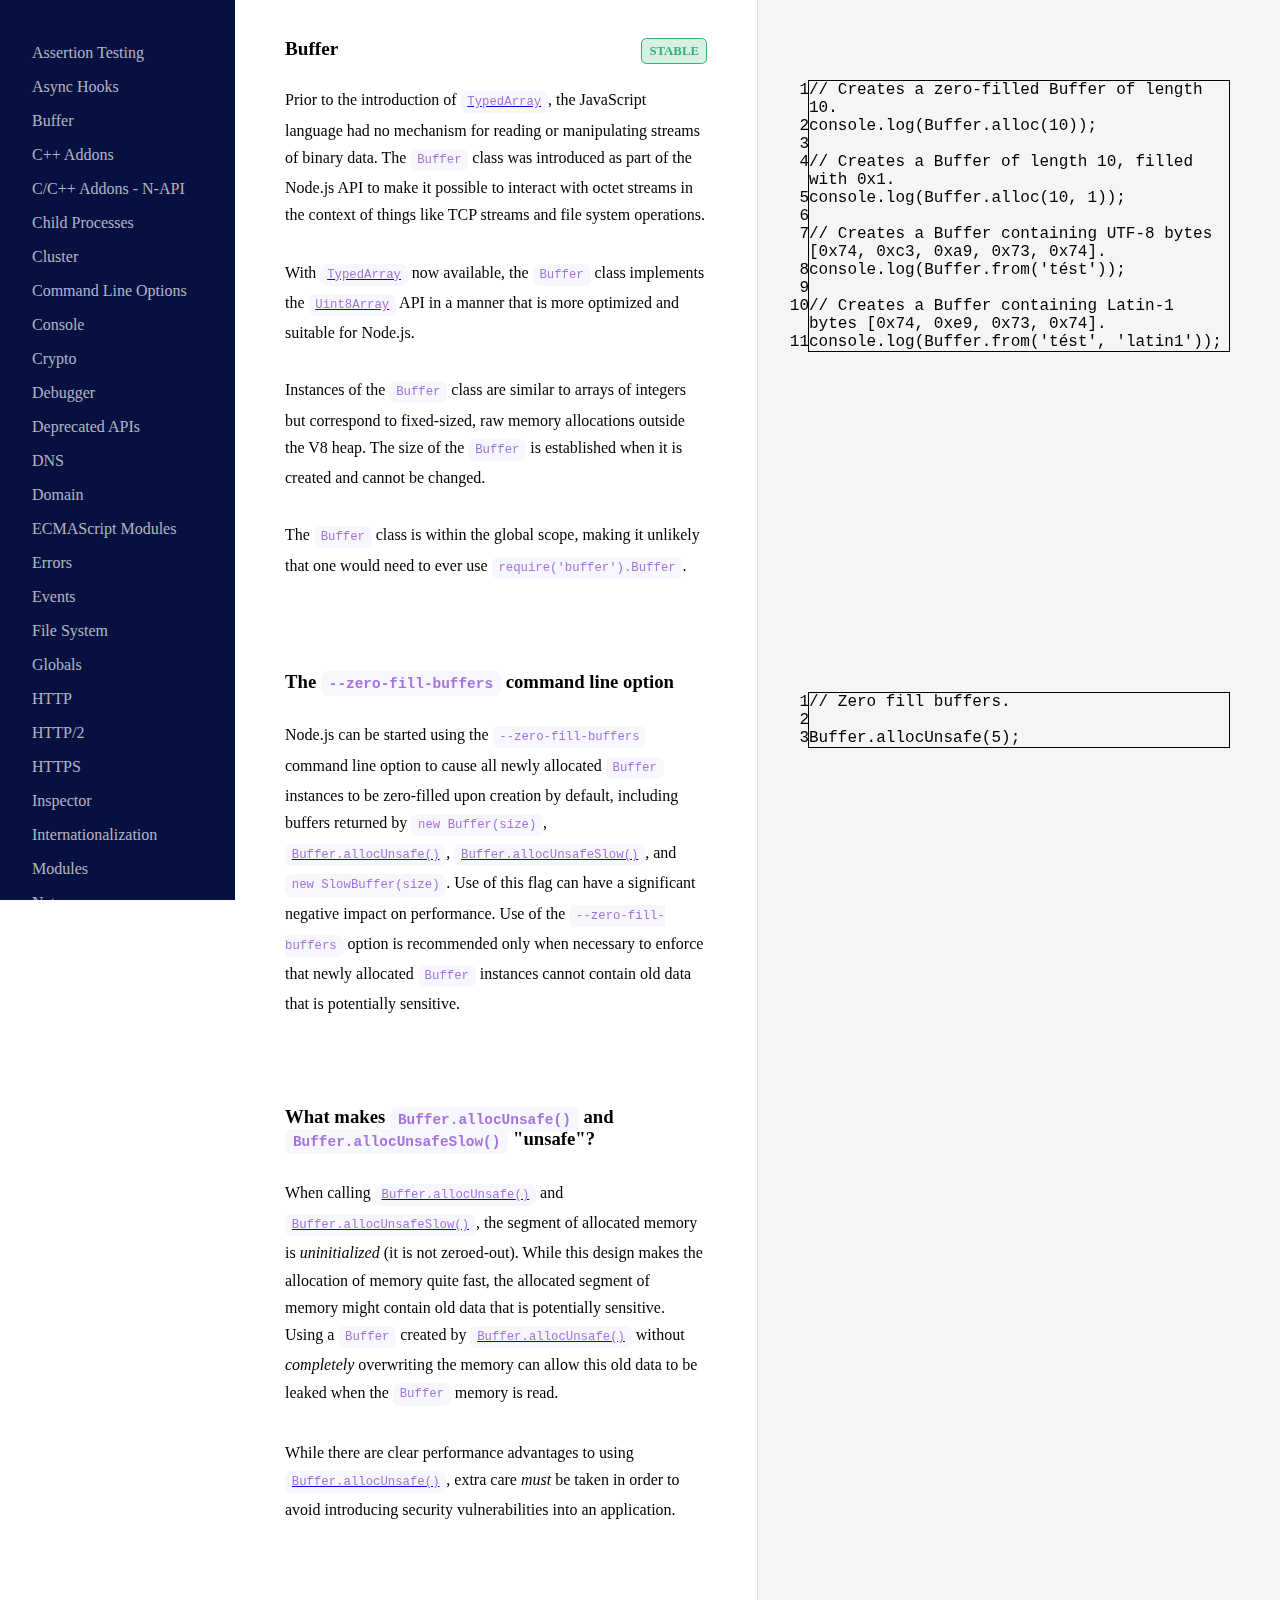
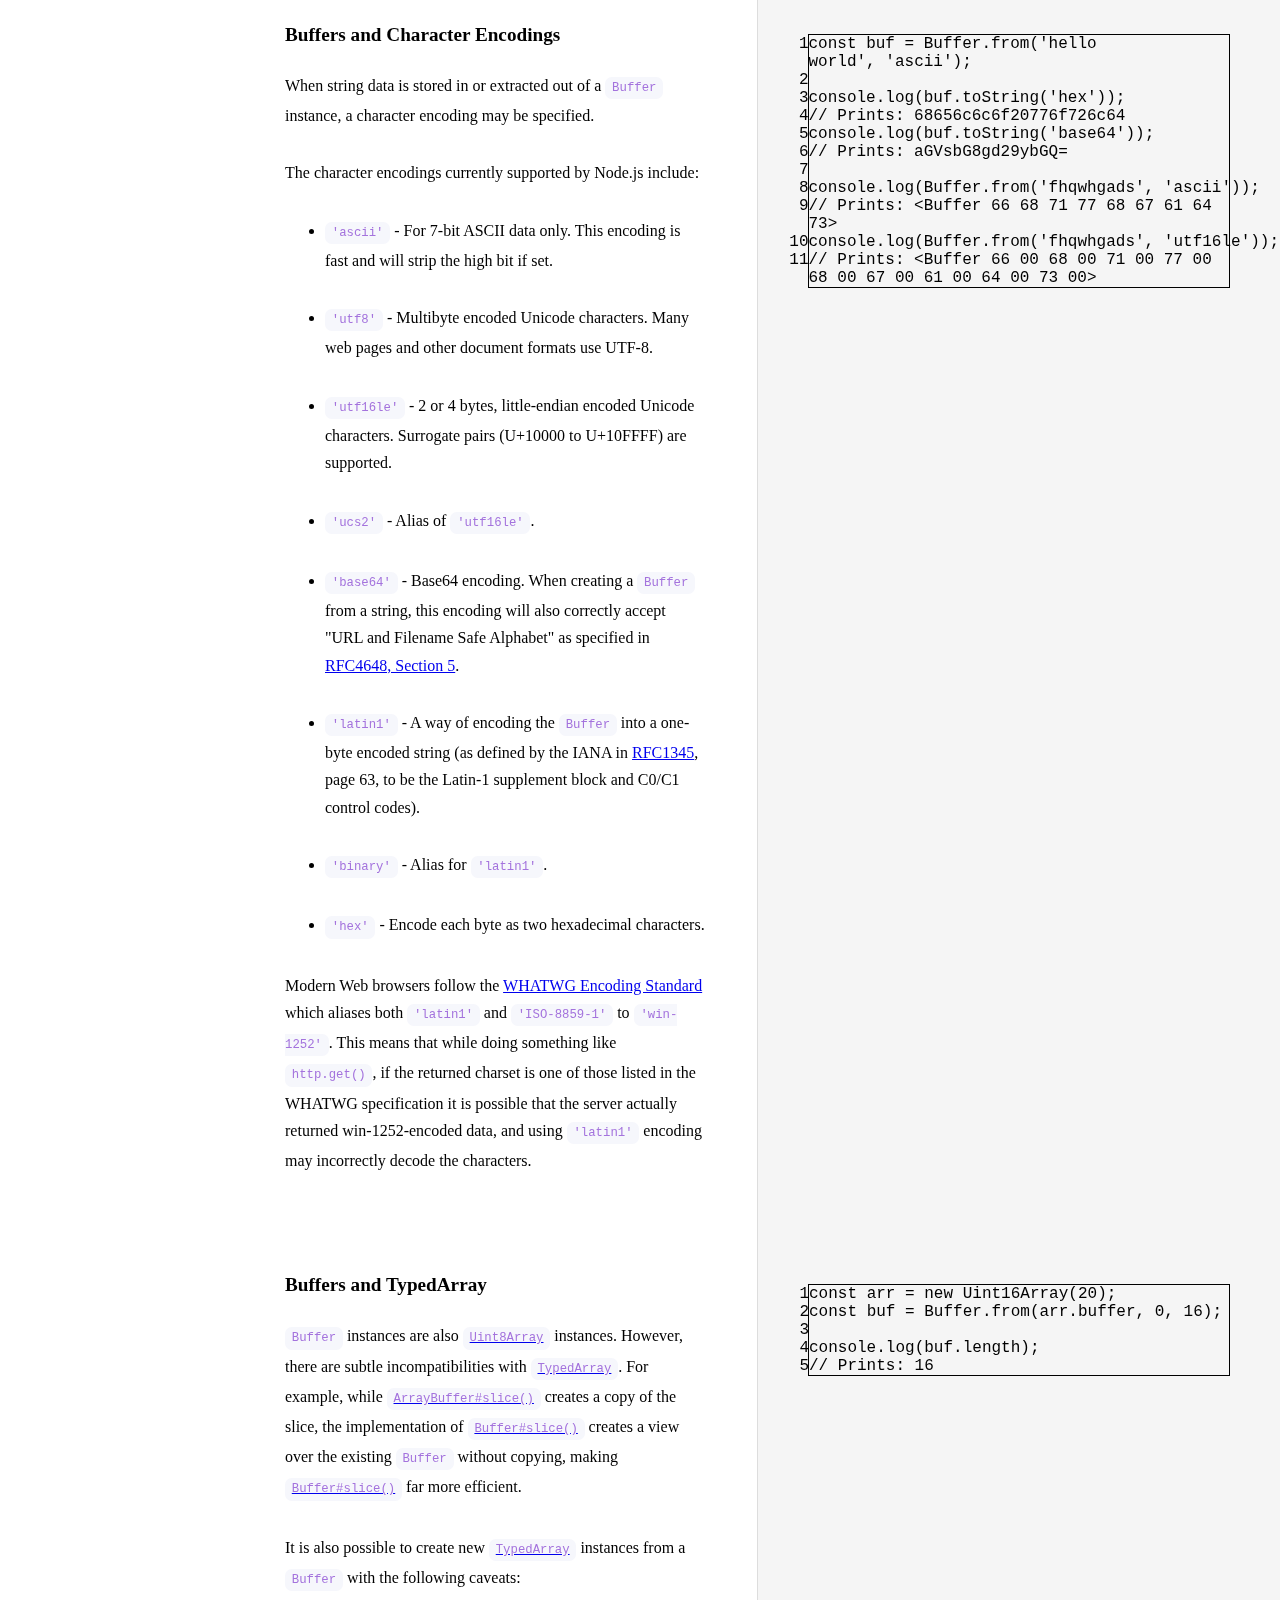
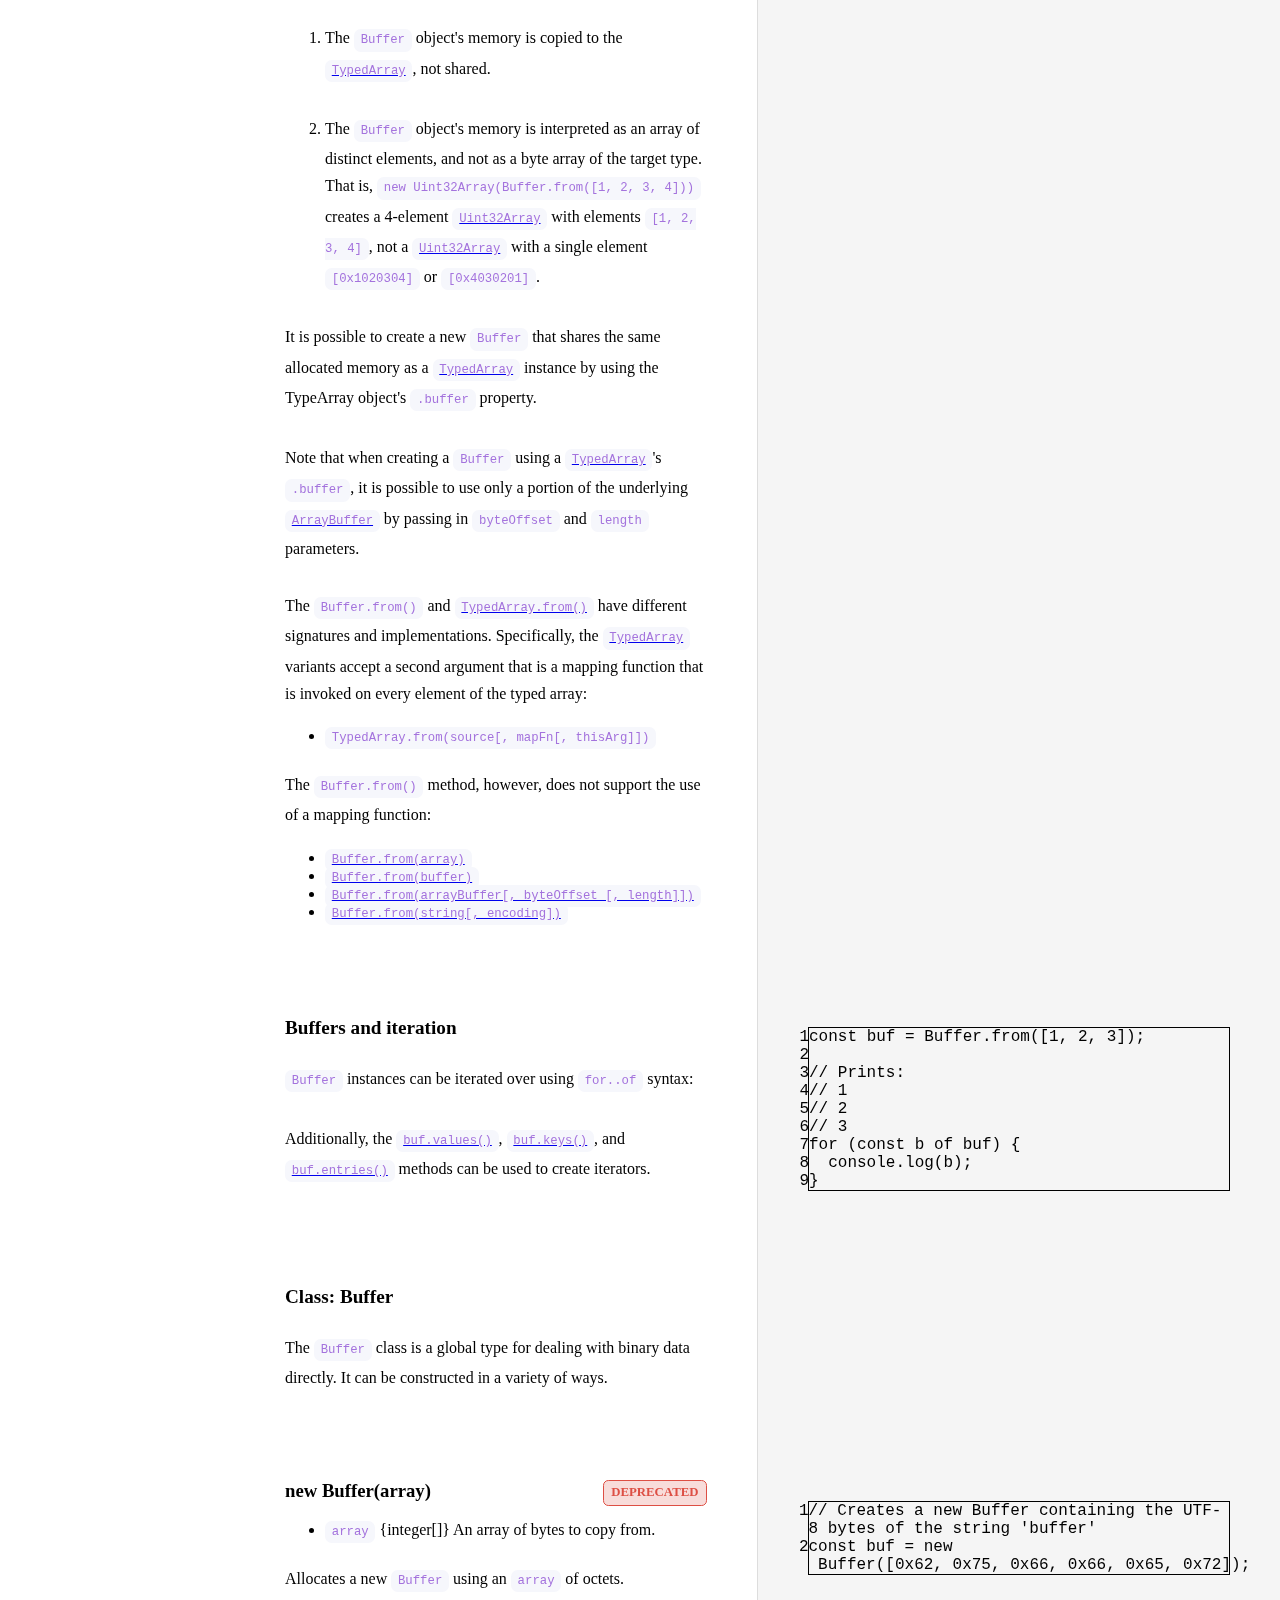
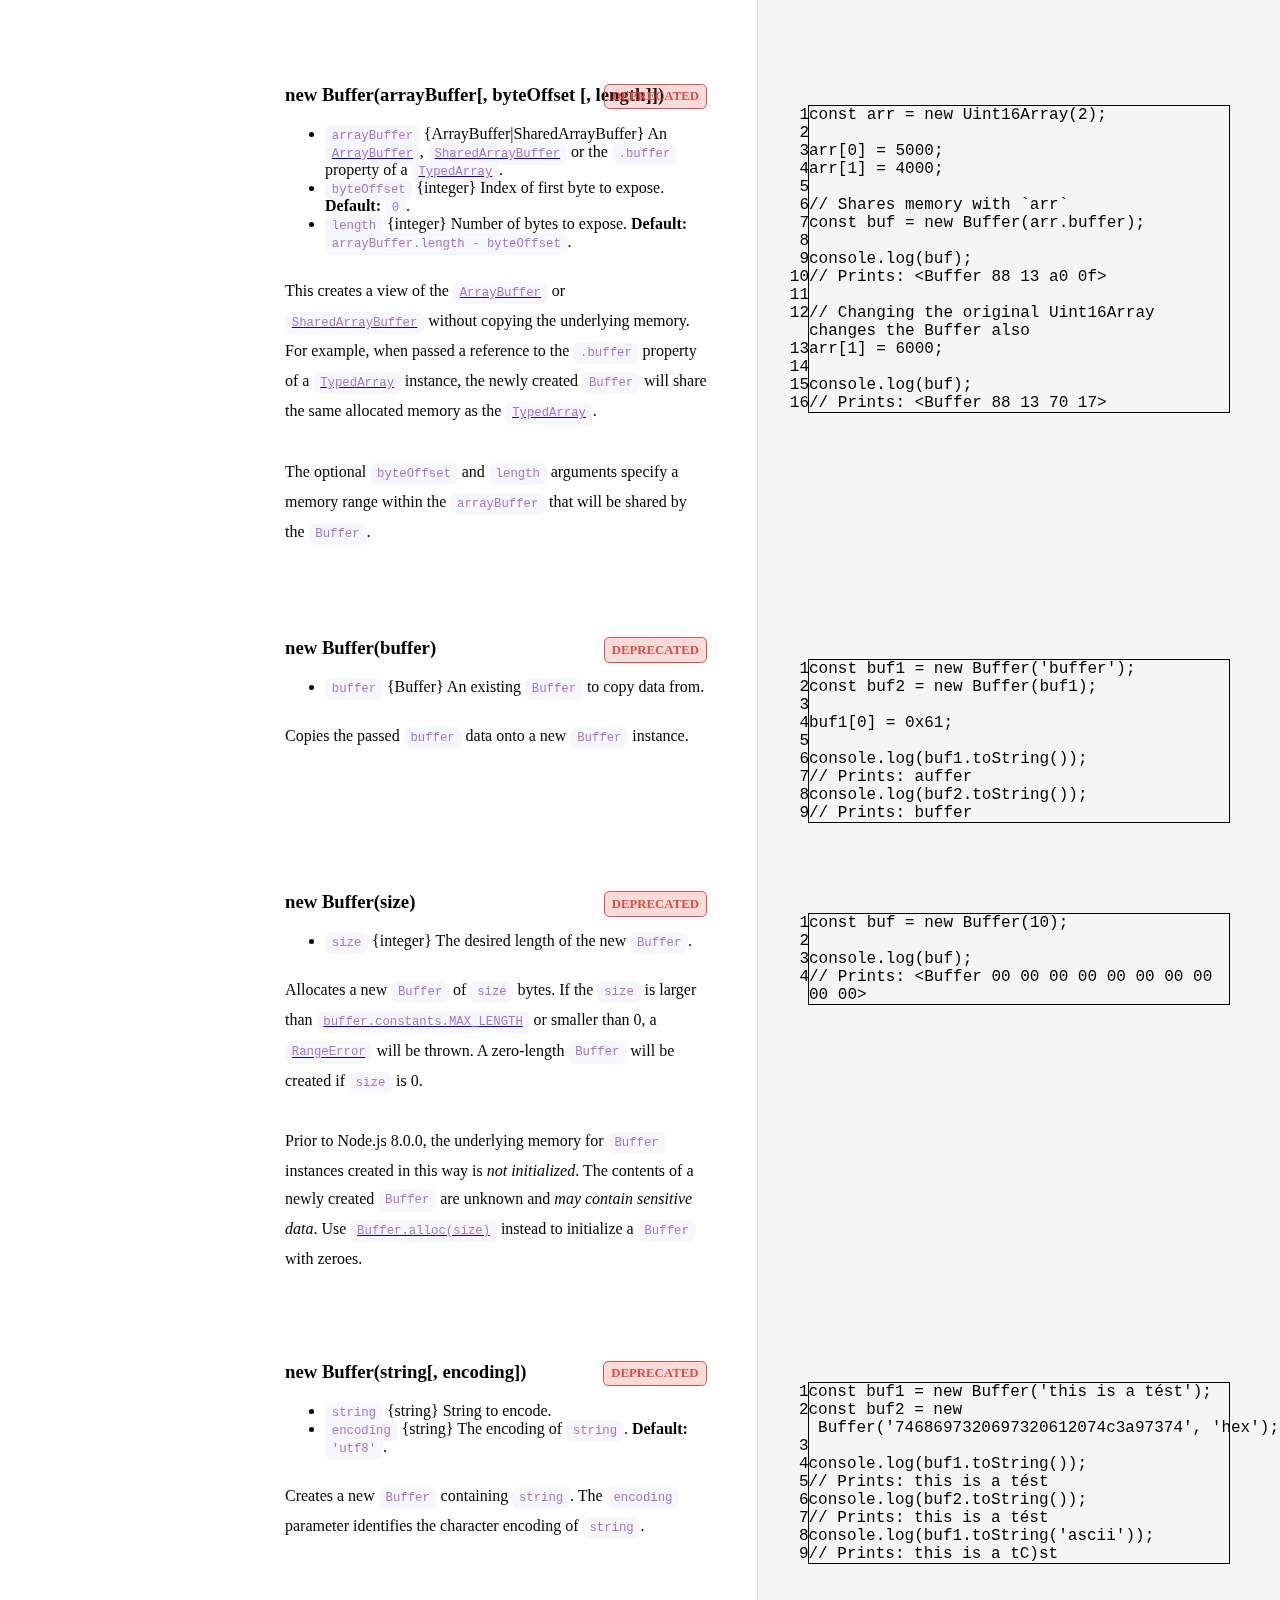
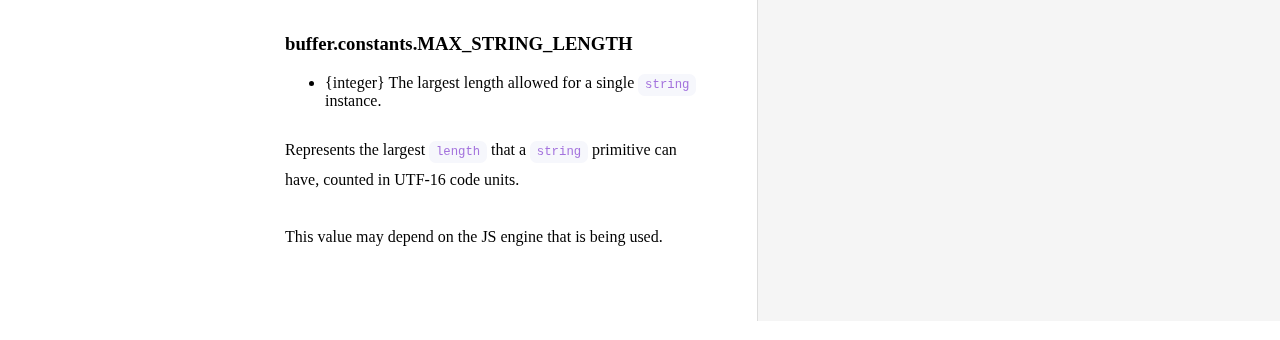
==== commit dce688b9: "Update with index page." ====
--- a/buffer/index.html
+++ b/buffer/index.html
@@ -44,9 +44,9 @@
 <a href="#buffer_class_method_buffer_allocunsafe_size"><code class="inline">Buffer.allocUnsafe()</code></a>, <a href="#buffer_class_method_buffer_allocunsafeslow_size"><code class="inline">Buffer.allocUnsafeSlow()</code></a>, and <code class="inline">new SlowBuffer(size)</code>. Use of this flag can have a significant negative impact on
 performance. Use of the <code class="inline">--zero-fill-buffers</code> option is recommended only when
 necessary to enforce that newly allocated <code class="inline">Buffer</code> instances cannot contain old
-data that is potentially sensitive.</p></div></div><div class="css-lmvmh4"><div class="css-rpwxhi"><code><div><div class="cm-s-runkit-light"><div class="CodeMirror CodeMirror-lines theme-border-color theme-border-radius css-1jscp06"><div class=""><div class="CodeMirror-gutter-wrapper"><span class="CodeMirror-linenumber"></span></div><span class="cm-keyword">const</span><span style="white-space:pre"> </span><span class="cm-def">bash</span><span style="white-space:pre"> </span><span class="cm-operator">=</span><span style="white-space:pre"> </span><span class="cm-variable">require</span><span style="white-space:pre">(</span><span class="cm-string">&quot;@runkit/tolmasky/bash/1.0.0&quot;</span><span style="white-space:pre">)</span><span style="white-space:pre">;</span></div><div class="empty"><div class="CodeMirror-gutter-wrapper"><span class="CodeMirror-linenumber"></span></div>
-</div><div class=""><div class="CodeMirror-gutter-wrapper"><span class="CodeMirror-linenumber"></span></div>
-<span class="cm-keyword">await</span><span style="white-space:pre"> </span><span class="cm-variable">bash</span><span style="white-space:pre">(</span><span class="cm-string">&quot;$ node --zero-fill-buffers &gt; Buffer.allocUnsafe(5);&quot;</span><span style="white-space:pre">)</span><span style="white-space:pre">;</span></div></div></div><script>
+data that is potentially sensitive.</p></div></div><div class="css-lmvmh4"><div class="css-rpwxhi"><code><div><div class="cm-s-runkit-light"><div class="CodeMirror CodeMirror-lines theme-border-color theme-border-radius css-1jscp06"><div class="empty"><div class="CodeMirror-gutter-wrapper"><span class="CodeMirror-linenumber"></span></div><span class="cm-comment">// Zero fill buffers.</span></div><div class="empty"><div class="CodeMirror-gutter-wrapper"><span class="CodeMirror-linenumber"></span></div>
+</div><div class=""><div class="CodeMirror-gutter-wrapper"><span class="CodeMirror-linenumber"></span></div>
+<span class="cm-variable">Buffer</span><span style="white-space:pre">.</span><span class="cm-property">allocUnsafe</span><span style="white-space:pre">(</span><span class="cm-number">5</span><span style="white-space:pre">)</span><span style="white-space:pre">;</span></div></div></div><script>
         var tag = document.currentScript || (function (scripts)
         {
             return scripts[scripts.length - 1];
